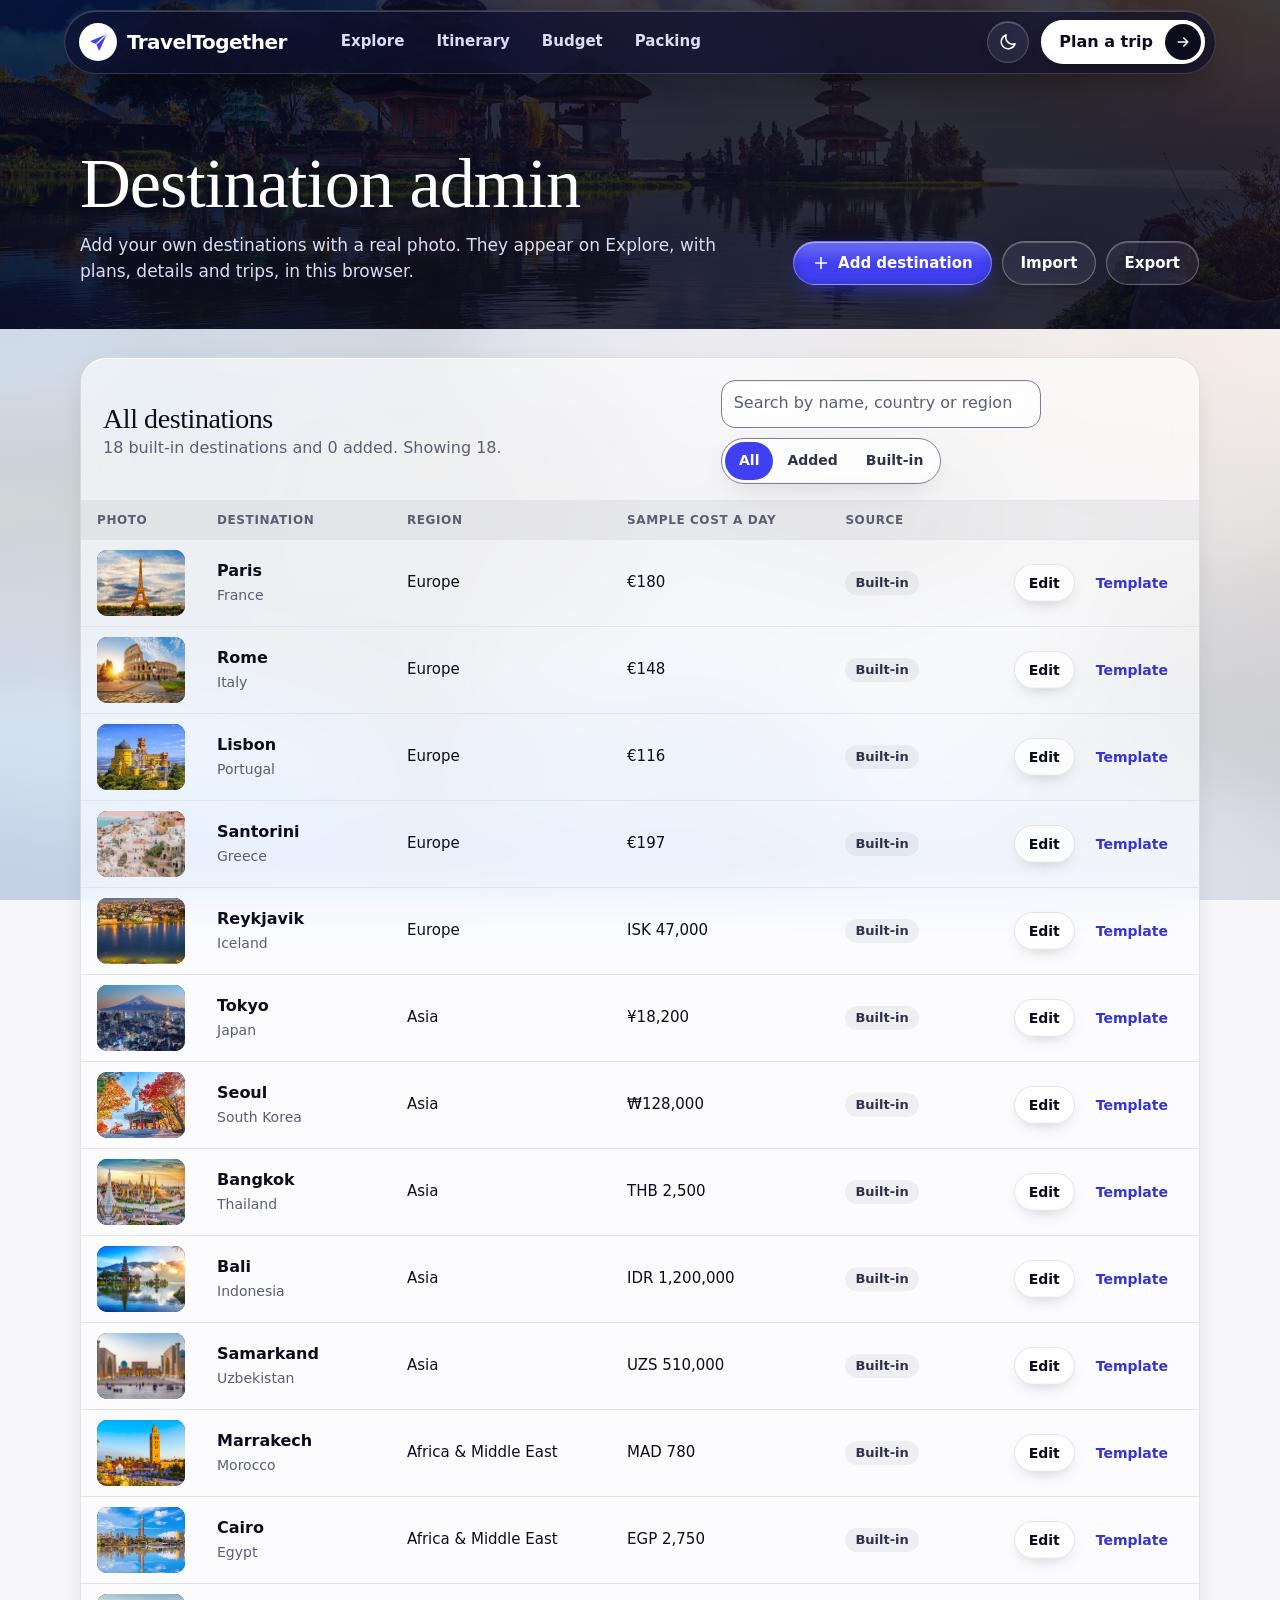
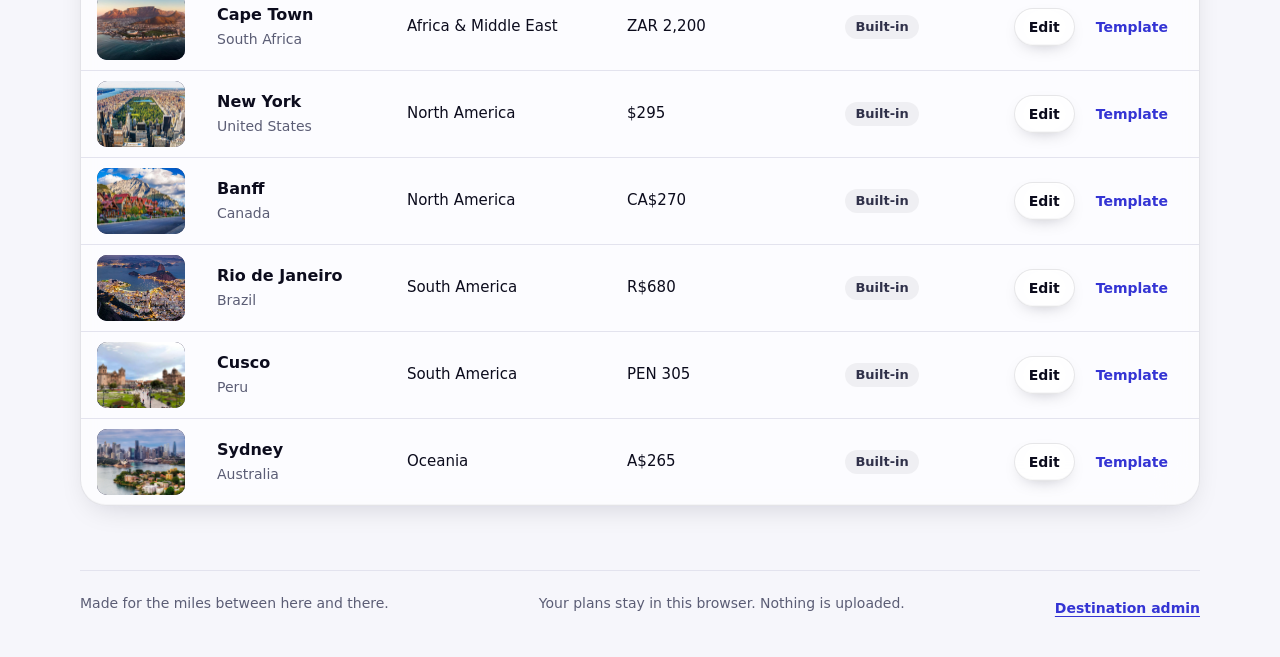
==== admin.html @ 33547269 "Header floats over the photo: no strip behind it; top messages show as a glass note Co-Authored-By: " ====
<!doctype html>
<html lang="en">
  <head>
    <meta charset="utf-8">
    <meta name="viewport" content="width=device-width, initial-scale=1">
    <meta name="color-scheme" content="light dark">
    <meta name="theme-color" content="#0b0b22">
    <meta name="description" content="Add, edit and remove destinations with real photos. They appear on Explore in this browser.">
    <title>Destination admin · TravelTogether</title>
    <link rel="icon" type="image/svg+xml" href="./logo.svg">
    <link rel="stylesheet" href="./admin.css?v=25c5044da0">
    <script>(function () {
  var theme = null;
  try { theme = window.localStorage.getItem("tp:theme"); } catch (error) {}
  if (theme !== "light" && theme !== "dark") {
    theme = window.matchMedia && window.matchMedia("(prefers-color-scheme: dark)").matches ? "dark" : "light";
  }
  document.documentElement.setAttribute("data-theme", theme);
  var meta = document.querySelector('meta[name="theme-color"]');
  if (meta) meta.setAttribute("content", theme === "dark" ? "#060b18" : "#f8fafc");
})();</script>
  </head>
  <body>
    <a class="skip-link" href="#main">Skip to main content</a>
    <header class="site-header">
      <div class="header-inner">
        <a class="brand" href="./index.html"><span class="brand-mark"><svg viewBox="0 0 24 24" aria-hidden="true" focusable="false"><path d="M21 3 3 10.6l7 2.6L12.8 21 21 3z"/><path d="M10 13.2 21 3"/></svg></span><span>TravelTogether</span></a>
        <nav class="primary-nav" aria-label="Primary">
          <a href="./index.html">Explore</a>
          <a href="./itinerary.html">Itinerary</a>
          <a href="./budget.html">Budget</a>
          <a href="./packing.html">Packing</a>
        </nav>
        <div class="account" id="account" hidden></div>
        <button class="theme-toggle" id="theme-toggle" type="button" aria-label="Switch theme" title="Switch theme">
          <svg class="icon-moon" viewBox="0 0 24 24" aria-hidden="true" focusable="false"><path d="M20.5 14.2A8.5 8.5 0 0 1 9.8 3.5a8.5 8.5 0 1 0 10.7 10.7z"/></svg>
          <svg class="icon-sun" viewBox="0 0 24 24" aria-hidden="true" focusable="false"><circle cx="12" cy="12" r="4.2"/><path d="M12 2.5v2.2M12 19.3v2.2M2.5 12h2.2M19.3 12h2.2M5.3 5.3l1.6 1.6M17.1 17.1l1.6 1.6M18.7 5.3l-1.6 1.6M6.9 17.1l-1.6 1.6"/></svg>
        </button>
        <a class="header-cta" href="./index.html#trip-form">Plan a trip<span class="header-cta-arrow"><svg viewBox="0 0 20 20" aria-hidden="true" focusable="false"><path d="M4 10h12M11 5l5 5-5 5"/></svg></span></a>
      </div>
    </header>
    <main id="main" class="page-shell" tabindex="-1">
      <noscript>
        <p class="notice" data-kind="warning"><span class="notice-text">The admin page needs JavaScript. Please turn it on and reload.</span></p>
      </noscript>

      <div class="page-heading">
        <div>
          <h1 id="page-title">Destination admin</h1>
          <p class="lede">Add your own destinations with a real photo. They appear on Explore, with plans, details and trips, in this browser.</p>
        </div>
        <div class="toolbar" id="admin-toolbar" role="group" aria-label="Destination tools">
          <button class="button button-primary" type="button" id="add-dest"><svg viewBox="0 0 20 20" aria-hidden="true" focusable="false"><path d="M10 4v12M4 10h12"/></svg>Add destination</button>
          <button class="button button-secondary" type="button" id="import-button">Import</button>
          <input id="import-file" type="file" accept="application/json,.json" hidden>
          <button class="button button-secondary" type="button" id="export-button">Export</button>
        </div>
      </div>

      <div class="notice" id="notice" hidden>
        <p class="notice-text"></p>
        <button class="icon-button" id="notice-close" type="button" aria-label="Dismiss message"><svg viewBox="0 0 20 20" aria-hidden="true" focusable="false"><path d="M5 5l10 10M15 5L5 15"/></svg></button>
      </div>

      <section class="panel admin-gate" id="admin-gate" aria-labelledby="gate-title" hidden>
        <h2 id="gate-title">Admins only</h2>
        <p id="gate-text"></p>
        <a class="button button-primary" id="gate-link" href="./login.html?next=admin.html">Log in</a>
      </section>

      <section class="panel admin-panel" id="admin-panel" aria-labelledby="table-title">
        <div class="admin-head">
          <div>
            <h2 id="table-title">All destinations</h2>
            <p class="muted" id="admin-count"></p>
          </div>
          <div class="admin-tools">
            <input id="admin-search" type="search" aria-label="Search destinations" placeholder="Search by name, country or region" autocomplete="off">
            <div class="seg" role="group" aria-label="Show">
              <button type="button" class="seg-button" data-show="all" aria-pressed="true">All</button>
              <button type="button" class="seg-button" data-show="custom" aria-pressed="false">Added</button>
              <button type="button" class="seg-button" data-show="builtin" aria-pressed="false">Built-in</button>
            </div>
          </div>
        </div>
        <div class="table-wrap">
          <table class="admin-table">
            <caption class="visually-hidden">Destinations. Added ones can be edited or deleted; built-in ones can be copied as a starting point.</caption>
            <thead>
              <tr><th scope="col">Photo</th><th scope="col">Destination</th><th scope="col">Region</th><th scope="col">Sample cost a day</th><th scope="col">Source</th><th scope="col"><span class="visually-hidden">Actions</span></th></tr>
            </thead>
            <tbody id="admin-rows"></tbody>
          </table>
        </div>
        <p class="admin-empty muted" id="admin-empty" hidden>No destinations match.</p>
      </section>

      <dialog class="dialog dest-dialog" id="dest-dialog" aria-labelledby="form-title">
        <form class="dest-form" id="dest-form" novalidate>
          <div class="form-head">
            <h2 id="form-title">Add destination</h2>
            <button class="icon-button" type="button" id="form-close" aria-label="Close without saving"><svg viewBox="0 0 20 20" aria-hidden="true" focusable="false"><path d="M5 5l10 10M15 5L5 15"/></svg></button>
          </div>
          <p class="form-error" id="form-error" role="alert" hidden></p>
          <div class="form-grid">
            <div class="form-main">
              <div class="pair">
                <div class="field"><label for="f-name">Name <span class="req" aria-hidden="true">*</span></label><input id="f-name" maxlength="60" required aria-describedby="f-name-error"><p class="field-error" id="f-name-error" hidden></p></div>
                <div class="field"><label for="f-country">Country <span class="req" aria-hidden="true">*</span></label><input id="f-country" maxlength="60" required aria-describedby="f-country-error"><p class="field-error" id="f-country-error" hidden></p></div>
              </div>
              <div class="pair">
                <div class="field"><label for="f-region">Region <span class="req" aria-hidden="true">*</span></label><select id="f-region"></select></div>
                <div class="field"><label for="f-currency">Currency <span class="req" aria-hidden="true">*</span></label><select id="f-currency"></select></div>
              </div>
              <fieldset class="field" aria-describedby="f-activities-error">
                <legend>Good for <span class="req" aria-hidden="true">*</span></legend>
                <div class="choice-group" id="f-activities"></div>
                <p class="field-error" id="f-activities-error" hidden></p>
              </fieldset>
              <div class="field"><label for="f-blurb">Short description <span class="req" aria-hidden="true">*</span></label><textarea id="f-blurb" maxlength="400" rows="3" aria-describedby="f-blurb-error"></textarea><p class="field-error" id="f-blurb-error" hidden></p></div>
              <div class="field"><label for="f-highlights">Highlights <span class="req" aria-hidden="true">*</span></label><p class="hint" id="f-highlights-hint">One per line, up to 6. Plans use them as the days' sights.</p><textarea id="f-highlights" rows="4" aria-describedby="f-highlights-hint f-highlights-error"></textarea><p class="field-error" id="f-highlights-error" hidden></p></div>
              <div class="pair">
                <div class="field"><label for="f-best">Best time to go</label><input id="f-best" maxlength="100" placeholder="e.g. April to June"></div>
                <div class="field"><span class="label" id="f-stay-label">Ideal stay, days <span class="req" aria-hidden="true">*</span></span>
                  <div class="range" role="group" aria-labelledby="f-stay-label"><input id="f-stay-min" type="number" min="1" max="30" step="1" inputmode="numeric" aria-label="Shortest stay in days" aria-describedby="f-stay-error"><span aria-hidden="true">to</span><input id="f-stay-max" type="number" min="1" max="30" step="1" inputmode="numeric" aria-label="Longest stay in days" aria-describedby="f-stay-error"></div>
                  <p class="field-error" id="f-stay-error" hidden></p></div>
              </div>
              <fieldset class="field costs" aria-describedby="f-costs-hint f-costs-error">
                <legend>Sample costs per person <span class="req" aria-hidden="true">*</span></legend>
                <p class="hint" id="f-costs-hint">In the destination's currency. Plans and budgets are built from these.</p>
                <div class="cost-grid">
                  <div class="field"><label for="f-cost-stay">Hotel a night</label><input id="f-cost-stay" type="number" min="0" step="any" inputmode="decimal"></div>
                  <div class="field"><label for="f-cost-food">Food a day</label><input id="f-cost-food" type="number" min="0" step="any" inputmode="decimal"></div>
                  <div class="field"><label for="f-cost-transport">Transport a day</label><input id="f-cost-transport" type="number" min="0" step="any" inputmode="decimal"></div>
                  <div class="field"><label for="f-cost-activities">Activities a day</label><input id="f-cost-activities" type="number" min="0" step="any" inputmode="decimal"></div>
                </div>
                <div class="field"><label for="f-level">Price level</label><select id="f-level"></select></div>
                <p class="field-error" id="f-costs-error" hidden></p>
              </fieldset>
            </div>
            <aside class="form-photo" aria-labelledby="photo-title">
              <h3 id="photo-title">Photo</h3>
              <div class="photo-zone" id="photo-zone">
                <div class="photo-preview photo-frame no-photo" id="f-photo-preview" data-initials="?"></div>
                <p class="drop-hint" aria-hidden="true"><svg viewBox="0 0 24 24" focusable="false"><path d="M12 16V4M7 9l5-5 5 5M5 20h14"/></svg>Drop a photo here</p>
              </div>
              <p class="photo-status" id="f-photo-status" aria-live="polite">No photo yet. Drag one onto the frame, upload, find one on Wikipedia, or paste a link.</p>
              <button class="button button-primary" type="button" id="f-photo-find">Find a real photo</button>
              <label class="button button-secondary upload-button" for="f-photo-file">Upload a photo</label>
              <input id="f-photo-file" class="visually-hidden" type="file" accept="image/jpeg,image/png,image/webp">
              <div class="field"><label for="f-photo-url">Or paste an image link (https)</label><input id="f-photo-url" type="url" inputmode="url" placeholder="https://…"></div>
              <button class="button button-text button-small" type="button" id="f-photo-clear" hidden>Remove photo</button>
            </aside>
          </div>
          <div class="dialog-actions">
            <button class="button button-secondary" type="button" id="form-cancel">Cancel</button>
            <button class="button button-primary" type="submit" id="form-save">Save destination</button>
          </div>
        </form>
      </dialog>
    </main>
    <div id="live" class="visually-hidden" role="status" aria-live="polite" aria-atomic="true"></div>
    <footer class="site-footer">
      <span>Made for the miles between here and there.</span>
      <span>Your plans stay in this browser. Nothing is uploaded.</span>
      <a href="./admin.html">Destination admin</a>
    </footer>
    <script src="./admin.js?v=5a203695f7"></script>
  </body>
</html>
---- admin.css ----
/* TravelTogether: Admin styles.
   The "shared foundation" block that follows is the same in every page's stylesheet, so each page stays
   self-contained. This page's own rules start at the heading comment with its name further down.
   If you change a shared colour or component, change it in all four stylesheets. See README.md. */
/* ==========================================================================
   TravelTogether: shared foundation
   This block is repeated at the top of every page's stylesheet so each page
   stays self-contained (no shared files between modules).
   Light = the original spec palette (#f8fafc / #0f172a / teal #0d9488).
   Dark  = the dark "command center" look the team moved to.
   The theme follows the visitor's system setting and can be switched with the
   header button; the choice is remembered under localStorage["tp:theme"].
   ========================================================================== */
:root {
  color-scheme: light;
  --bg: #f8fafc;
  --glow-1: rgba(13, 148, 136, 0.10);
  --glow-2: rgba(109, 40, 217, 0.06);
  --surface: #ffffff;
  --surface-2: #f1f5f9;
  --surface-3: #e2e8f0;
  --ink: #0f172a;
  --ink-2: #334155;
  --muted: #53627a;
  --line: #dbe3ee;
  --line-strong: #7c8ba1;
  --teal: #0d9488;
  --teal-ink: #0f766e;
  --teal-soft: #e0f5f2;
  --btn-bg: #0f766e;
  --btn-bg-hover: #115e59;
  --btn-fg: #ffffff;
  --violet: #6d28d9;
  --violet-soft: #ede9fe;
  --amber: #92400e;
  --amber-soft: #fef3c7;
  --danger: #be123c;
  --danger-soft: #ffe4e6;
  --ok: #047857;
  --ok-soft: #d1fae5;
  --info: #0369a1;
  --info-soft: #e0f2fe;
  --focus: #0f766e;
  --header-bg: rgba(248, 250, 252, 0.88);
  --shadow: 0 1px 2px rgba(15, 23, 42, 0.05), 0 12px 30px rgba(15, 23, 42, 0.06);
  --backdrop: rgba(15, 23, 42, 0.55);
  --cat-transport: #0369a1;
  --cat-accommodation: #6d28d9;
  --cat-food: #c2410c;
  --cat-activities: #0f766e;
  --cat-shopping: #be185d;
  --cat-other: #475569;
  --radius: 16px;
  --radius-md: 12px;
  --radius-sm: 8px;
  --font: system-ui, -apple-system, "Segoe UI", Roboto, "Helvetica Neue", Arial, sans-serif;
  --page: 1120px;
}

:root[data-theme="dark"] {
  color-scheme: dark;
  --bg: #060b18;
  --glow-1: rgba(45, 212, 191, 0.10);
  --glow-2: rgba(139, 92, 246, 0.13);
  --surface: #0e1627;
  --surface-2: #141f36;
  --surface-3: #1c2a47;
  --ink: #e8f0fb;
  --ink-2: #c5d2e6;
  --muted: #9fb0cb;
  --line: #25324c;
  --line-strong: #5f7092;
  --teal: #2dd4bf;
  --teal-ink: #5eead4;
  --teal-soft: #0c2b2b;
  --btn-bg: #2dd4bf;
  --btn-bg-hover: #5eead4;
  --btn-fg: #03211d;
  --violet: #c4b5fd;
  --violet-soft: #241a45;
  --amber: #fcd34d;
  --amber-soft: #3a2a08;
  --danger: #fda4af;
  --danger-soft: #3b1020;
  --ok: #6ee7b7;
  --ok-soft: #0b2e24;
  --info: #7dd3fc;
  --info-soft: #0b2a3d;
  --focus: #5eead4;
  --header-bg: rgba(6, 11, 24, 0.82);
  --shadow: none;
  --backdrop: rgba(2, 6, 17, 0.72);
  --cat-transport: #38bdf8;
  --cat-accommodation: #a78bfa;
  --cat-food: #fb923c;
  --cat-activities: #2dd4bf;
  --cat-shopping: #f472b6;
  --cat-other: #94a3b8;
}

*, *::before, *::after { box-sizing: border-box; }
html { -webkit-text-size-adjust: 100%; scroll-padding-top: 88px; }
body {
  min-width: 320px;
  min-height: 100vh;
  margin: 0;
  display: flex;
  flex-direction: column;
  color: var(--ink);
  background:
    radial-gradient(ellipse 60rem 28rem at 8% -4%, var(--glow-1), transparent 70%),
    radial-gradient(ellipse 50rem 26rem at 96% 0%, var(--glow-2), transparent 70%),
    var(--bg);
  font-family: var(--font);
  font-size: 1rem;
  line-height: 1.55;
  font-synthesis: none;
  text-rendering: optimizeLegibility;
}
[hidden] { display: none !important; }
h1, h2, h3, h4, p, ul, ol, dl, dd, figure { margin: 0; }
ul, ol { padding: 0; list-style: none; }
img, svg { display: block; max-width: 100%; }
button, input, select, textarea { font: inherit; color: inherit; }
a { color: var(--teal-ink); text-underline-offset: 3px; }
a:hover { text-decoration-thickness: 2px; }
h1, h2, h3 { text-wrap: balance; }
h1 { font-size: clamp(2rem, 1.2rem + 3vw, 3.1rem); font-weight: 800; line-height: 1.08; letter-spacing: -0.035em; }
h2 { font-size: clamp(1.3rem, 1.05rem + 0.9vw, 1.7rem); font-weight: 750; line-height: 1.2; letter-spacing: -0.02em; }
h3 { font-size: 1.125rem; font-weight: 700; line-height: 1.3; letter-spacing: -0.01em; }
small { font-size: 0.875rem; }
.muted { color: var(--muted); }
.tnum { font-variant-numeric: tabular-nums; }

:focus-visible { outline: 3px solid var(--focus); outline-offset: 2px; }
.visually-hidden {
  position: absolute !important; width: 1px; height: 1px; margin: -1px; padding: 0;
  overflow: hidden; clip: rect(0 0 0 0); clip-path: inset(50%); white-space: nowrap; border: 0;
}
.skip-link {
  position: absolute; left: 16px; top: -64px; z-index: 100;
  padding: 10px 16px; border-radius: var(--radius-md);
  background: var(--btn-bg); color: var(--btn-fg); font-weight: 700; text-decoration: none;
}
.skip-link:focus { top: 12px; }
main:focus { outline: none; }

/* ---------- header ---------- */
.site-header {
  position: sticky; top: 0; z-index: 40;
  background: var(--header-bg);
  -webkit-backdrop-filter: saturate(1.4) blur(14px);
  backdrop-filter: saturate(1.4) blur(14px);
  border-bottom: 1px solid var(--line);
}
.header-inner {
  width: min(var(--page), calc(100% - 48px));
  min-height: 64px; margin-inline: auto;
  display: flex; align-items: center; gap: 12px;
}
.brand {
  display: inline-flex; align-items: center; gap: 10px;
  color: var(--ink); font-size: 1.0625rem; font-weight: 800; letter-spacing: -0.02em; text-decoration: none;
}
.brand img { width: 34px; height: 34px; border-radius: 10px; }
.primary-nav { display: flex; gap: 4px; margin-left: auto; }
.primary-nav a {
  padding: 9px 14px; border-radius: 10px;
  color: var(--muted); font-size: 0.9375rem; font-weight: 650; text-decoration: none;
}
.primary-nav a:hover { color: var(--ink); background: var(--surface-2); }
.primary-nav a { position: relative; }
.primary-nav a[aria-current="page"] { color: var(--ink); background: var(--surface-2); }
.primary-nav a[aria-current="page"]::after {
  content: ""; position: absolute; left: 12px; right: 12px; bottom: 0; height: 2px; border-radius: 2px;
  background: var(--teal); view-transition-name: nav-mark;
}
.theme-toggle {
  display: grid; place-items: center; width: 42px; height: 42px; flex: none;
  border: 1px solid var(--line); border-radius: 10px; background: var(--surface); cursor: pointer; color: var(--ink-2);
}
.theme-toggle:hover { background: var(--surface-2); color: var(--ink); }
.theme-toggle svg { width: 20px; height: 20px; fill: none; stroke: currentColor; stroke-width: 1.8; stroke-linecap: round; stroke-linejoin: round; }
.theme-toggle .icon-sun { display: none; }
:root[data-theme="dark"] .theme-toggle .icon-sun { display: block; }
:root[data-theme="dark"] .theme-toggle .icon-moon { display: none; }

/* ---------- layout ---------- */
.page-shell {
  width: min(var(--page), calc(100% - 48px));
  margin-inline: auto; flex: 1 0 auto;
  padding-block: 36px 64px;
}
.site-footer {
  width: min(var(--page), calc(100% - 48px)); margin: 0 auto;
  padding: 22px 0 32px; border-top: 1px solid var(--line);
  display: flex; flex-wrap: wrap; justify-content: space-between; gap: 8px 24px;
  color: var(--muted); font-size: 0.875rem;
}
.page-heading {
  display: flex; align-items: flex-end; justify-content: space-between; flex-wrap: wrap; gap: 16px 24px;
  margin-bottom: 20px;
}
.page-heading .lede { margin-top: 6px; color: var(--muted); font-size: 1.0625rem; max-width: 60ch; }
.toolbar { display: flex; flex-wrap: wrap; gap: 8px; }
.content-grid { display: grid; grid-template-columns: minmax(0, 1fr) 360px; gap: 24px; align-items: start; margin-top: 24px; }
.editor-column { min-width: 0; }
.stack { display: grid; grid-template-columns: minmax(0, 1fr); gap: 24px; min-width: 0; }
.stack > * { min-width: 0; }
/* Only pin the side form when the whole of it fits on screen; otherwise its bottom would be unreachable. */
@media (min-width: 961px) and (min-height: 820px) {
  .editor-column { position: sticky; top: 88px; }
}

/* ---------- surfaces ---------- */
.panel {
  background: var(--surface); border: 1px solid var(--line); border-radius: var(--radius);
  box-shadow: var(--shadow); padding: 22px;
}
.panel-head { display: flex; align-items: flex-start; justify-content: space-between; flex-wrap: wrap; gap: 8px 16px; margin-bottom: 16px; }
.panel-head p { color: var(--muted); font-size: 0.9375rem; margin-top: 2px; }
.count-badge {
  display: inline-block; min-width: 1.75em; padding: 1px 8px; margin-left: 6px; vertical-align: 2px;
  border-radius: 999px; background: var(--surface-2); border: 1px solid var(--line);
  color: var(--ink-2); font-size: 0.8125rem; font-weight: 700; text-align: center;
}
.badge {
  display: inline-flex; align-items: center; gap: 6px; padding: 2px 10px; border-radius: 999px;
  background: var(--surface-2); color: var(--ink-2); font-size: 0.8125rem; font-weight: 650; line-height: 1.6;
}
.badge-teal { background: var(--teal-soft); color: var(--teal-ink); }
.badge-amber { background: var(--amber-soft); color: var(--amber); }
.badge-danger { background: var(--danger-soft); color: var(--danger); }
.badge-ok { background: var(--ok-soft); color: var(--ok); }
.badge-violet { background: var(--violet-soft); color: var(--violet); }
.trip-when { margin-left: 4px; }
.trip-when:empty { display: none; }
.trip-when[data-phase="upcoming"] { background: var(--teal-soft); color: var(--teal-ink); }
.trip-when[data-phase="now"] { background: var(--ok-soft); color: var(--ok); }

/* trip strip: the same summary of the active trip on every planning page */
.trip-strip {
  display: flex; align-items: stretch; background: var(--surface);
  border: 1px solid var(--line); border-radius: var(--radius); box-shadow: var(--shadow);
}
.trip-facts { display: grid; grid-template-columns: 1.35fr 1.35fr 0.9fr; flex: 1; min-width: 0; }
.trip-detail { padding: 14px 20px; min-width: 0; }
.trip-detail + .trip-detail { border-left: 2px dashed var(--line); }
.trip-detail dt { color: var(--muted); font-size: 0.8125rem; }
.trip-detail dd { font-weight: 700; font-size: 1.0625rem; overflow-wrap: anywhere; }
.trip-detail dd + dd { margin-top: 0; color: var(--muted); font-weight: 500; font-size: 0.875rem; }
.trip-strip-action { display: flex; align-items: center; padding: 12px 16px; border-left: 2px dashed var(--line); }

/* ---------- buttons ---------- */
.button {
  display: inline-flex; align-items: center; justify-content: center; gap: 8px;
  min-height: 44px; padding: 0 18px; border: 1px solid transparent; border-radius: var(--radius-md);
  font-size: 0.9375rem; font-weight: 650; line-height: 1.2; text-decoration: none; cursor: pointer;
  transition: background-color 0.15s ease, border-color 0.15s ease, color 0.15s ease;
}
.button svg { width: 18px; height: 18px; flex: none; fill: none; stroke: currentColor; stroke-width: 1.8; stroke-linecap: round; stroke-linejoin: round; }
.button-primary { background: var(--btn-bg); color: var(--btn-fg); }
.button-primary:hover { background: var(--btn-bg-hover); }
.button-secondary { background: var(--surface); color: var(--ink); border-color: var(--line-strong); }
.button-secondary:hover { background: var(--surface-2); }
.button-ghost { background: transparent; color: var(--ink-2); border-color: var(--line); }
.button-ghost:hover { background: var(--surface-2); color: var(--ink); }
.button-danger { background: transparent; color: var(--danger); border-color: var(--danger); }
.button-danger:hover { background: var(--danger-soft); }
.button-text { background: transparent; color: var(--teal-ink); padding-inline: 10px; }
.button-text:hover { background: var(--surface-2); }
.button-small { min-height: 38px; padding: 0 14px; font-size: 0.875rem; }
.button:disabled, .icon-button:disabled { opacity: 0.45; cursor: not-allowed; }
.icon-button {
  display: inline-grid; place-items: center; width: 40px; height: 40px; flex: none;
  border: 1px solid transparent; border-radius: 10px; background: transparent; color: var(--ink-2); cursor: pointer;
}
.icon-button:hover:not(:disabled) { background: var(--surface-2); color: var(--ink); border-color: var(--line); }
.icon-button.delete:hover:not(:disabled) { background: var(--danger-soft); color: var(--danger); border-color: transparent; }
.icon-button svg { width: 20px; height: 20px; fill: none; stroke: currentColor; stroke-width: 1.7; stroke-linecap: round; stroke-linejoin: round; }

/* ---------- forms ---------- */
.field { display: grid; gap: 6px; align-content: start; min-width: 0; margin-bottom: 16px; }
.field > label, fieldset > legend { font-size: 0.9375rem; font-weight: 650; padding: 0; }
.field .req, .req { color: var(--danger); margin-left: 2px; }
.form-row { display: grid; grid-template-columns: repeat(2, minmax(0, 1fr)); gap: 0 14px; align-items: start; }
input, select, textarea {
  width: 100%; min-height: 48px; padding: 10px 12px;
  border: 1px solid var(--line-strong); border-radius: var(--radius-md);
  background: var(--surface); color: var(--ink);
}
:root[data-theme="dark"] input, :root[data-theme="dark"] select, :root[data-theme="dark"] textarea { background: var(--surface-2); }
textarea { min-height: 96px; resize: vertical; line-height: 1.45; }
input::placeholder, textarea::placeholder { color: var(--muted); opacity: 1; }
input:focus-visible, select:focus-visible, textarea:focus-visible { outline: 3px solid var(--focus); outline-offset: 1px; border-color: var(--focus); }
input[aria-invalid="true"], select[aria-invalid="true"], textarea[aria-invalid="true"] { border-color: var(--danger); border-width: 2px; padding: 9px 11px; }
input:disabled, select:disabled { opacity: 0.65; cursor: not-allowed; background: var(--surface-2); }
input[type="checkbox"], input[type="radio"] {
  -webkit-appearance: none; appearance: none;
  display: inline-grid; place-content: center; flex: none;
  width: 20px; height: 20px; min-height: 0; margin: 0; padding: 0; cursor: pointer;
  border: 2px solid var(--line-strong); background: var(--surface);
}
:root[data-theme="dark"] input[type="checkbox"], :root[data-theme="dark"] input[type="radio"] { background: var(--surface-2); }
input[type="radio"] { border-radius: 50%; }
input[type="checkbox"] { border-radius: 6px; }
input[type="radio"]::before { content: ""; width: 8px; height: 8px; border-radius: 50%; background: var(--btn-fg); transform: scale(0); transition: transform 0.12s ease; }
input[type="checkbox"]::before { content: ""; width: 10px; height: 5px; margin-top: -2px; border-left: 2.5px solid var(--btn-fg); border-bottom: 2.5px solid var(--btn-fg); transform: rotate(-45deg) scale(0); transition: transform 0.12s ease; }
input[type="radio"]:checked, input[type="checkbox"]:checked { background: var(--btn-bg); border-color: var(--btn-bg); }
:root[data-theme="dark"] input[type="radio"]:checked, :root[data-theme="dark"] input[type="checkbox"]:checked { background: var(--btn-bg); border-color: var(--btn-bg); }
input[type="radio"]:checked::before { transform: scale(1); }
input[type="checkbox"]:checked::before { transform: rotate(-45deg) scale(1); }
input[type="radio"]:disabled, input[type="checkbox"]:disabled { opacity: 0.5; cursor: not-allowed; }
.field-hint { color: var(--muted); font-size: 0.8125rem; }
.field-error { color: var(--danger); font-size: 0.875rem; font-weight: 600; }
.form-error {
  margin: 0 0 14px; padding: 10px 14px; border-radius: var(--radius-md);
  background: var(--danger-soft); color: var(--danger); font-size: 0.9375rem; font-weight: 600;
}
.form-actions { display: flex; flex-wrap: wrap; gap: 10px; margin-top: 4px; }
.required-note { margin-top: 14px; color: var(--muted); font-size: 0.8125rem; }
fieldset { min-width: 0; margin: 0 0 16px; padding: 0; border: 0; }
.choice-group { display: flex; flex-wrap: wrap; gap: 8px; margin-top: 6px; }
.choice {
  display: inline-flex; align-items: center; gap: 8px; min-height: 44px; padding: 0 14px;
  border: 1px solid var(--line-strong); border-radius: var(--radius-md); background: var(--surface); cursor: pointer; font-weight: 600; font-size: 0.9375rem;
}
.choice:hover { background: var(--surface-2); }
.choice:has(input:checked) { background: var(--teal-soft); border-color: var(--teal); color: var(--teal-ink); }
.choice:has(input:focus-visible) { outline: 3px solid var(--focus); outline-offset: 2px; }

/* ---------- notices, empty states ---------- */
.notice {
  display: flex; align-items: flex-start; gap: 12px; margin-bottom: 18px; padding: 12px 14px;
  border: 1px solid var(--line); border-left: 4px solid var(--info); border-radius: var(--radius-md);
  background: var(--info-soft); color: var(--info); font-weight: 600; font-size: 0.9375rem;
}
.notice[data-kind="success"] { border-left-color: var(--ok); background: var(--ok-soft); color: var(--ok); }
.notice[data-kind="warning"] { border-left-color: var(--amber); background: var(--amber-soft); color: var(--amber); }
.notice .notice-text { flex: 1; padding-top: 6px; }
.notice .icon-button { width: 34px; height: 34px; margin: -2px -4px -2px 0; color: inherit; }
.empty-state {
  display: grid; justify-items: center; gap: 6px; padding: 32px 20px; text-align: center;
  border: 1px dashed var(--line-strong); border-radius: var(--radius); color: var(--muted);
}
.empty-state strong { color: var(--ink); font-size: 1.0625rem; }
.empty-state .button { margin-top: 10px; }
.empty-trip {
  display: grid; justify-items: center; gap: 12px; max-width: 520px; margin: 40px auto 0; padding: 40px 24px; text-align: center;
  background: var(--surface); border: 1px solid var(--line); border-radius: var(--radius); box-shadow: var(--shadow);
}
.empty-trip p { color: var(--muted); }
.empty-trip svg { width: 168px; height: auto; }
.empty-trip .button { margin-top: 8px; }
/* user-written text (an expense or activity name, a trip title) can end up in these; never let it widen the page */
.form-status, .notice .notice-text, .field-error, .form-error, .dialog-body p, .dialog-body h2, .empty-state, .storage-note { overflow-wrap: anywhere; }
.storage-note { margin-top: 18px; color: var(--muted); font-size: 0.8125rem; }

/* ---------- meters ---------- */
.meter { height: 10px; border-radius: 999px; background: var(--surface-3); overflow: hidden; }
.meter > span { display: block; height: 100%; border-radius: inherit; background: var(--teal); min-width: 0; }

/* ---------- dialogs (confirm / prompt / details) ---------- */
.dialog {
  width: calc(100% - 32px); max-width: 480px; padding: 0;
  border: 1px solid var(--line); border-radius: var(--radius);
  background: var(--surface); color: var(--ink);
  box-shadow: 0 28px 70px rgba(2, 6, 23, 0.4);
}
.dialog::backdrop { background: var(--backdrop); -webkit-backdrop-filter: blur(3px); backdrop-filter: blur(3px); }
.dialog-body { padding: 24px; }
.dialog-body h2 { font-size: 1.25rem; }
.dialog-body p { margin-top: 8px; color: var(--ink-2); }
.dialog-body .field { margin: 14px 0 0; }
.dialog-actions { display: flex; flex-wrap: wrap; justify-content: flex-end; gap: 10px; margin-top: 22px; }

@media (max-width: 960px) {
  .content-grid { grid-template-columns: minmax(0, 1fr); }
}
@media (max-width: 720px) {
  .header-inner, .page-shell, .site-footer { width: calc(100% - 32px); }
  .header-inner { flex-wrap: wrap; padding-block: 8px; row-gap: 6px; }
  .theme-toggle { margin-left: auto; }
  /* four equal tabs; with larger text they wrap onto a second row instead of widening the page */
  .primary-nav { order: 3; width: 100%; margin-left: 0; flex-wrap: wrap; }
  .primary-nav a { flex: 1 1 0; min-width: max-content; text-align: center; padding-inline: 6px; }
  .page-shell { padding-block: 24px 48px; }
  .panel { padding: 18px; }
  .trip-strip { flex-direction: column; }
  .trip-facts { grid-template-columns: repeat(2, minmax(0, 1fr)); }
  .trip-detail:nth-child(3) { grid-column: 1 / -1; border-left: 0; border-top: 2px dashed var(--line); }
  .trip-strip-action { border-left: 0; border-top: 2px dashed var(--line); }
  .form-row { grid-template-columns: 1fr; }
}
/* ---------- motion between pages and on theme switch (extra polish where the browser supports it) ---------- */
@view-transition { navigation: auto; }
::view-transition-group(nav-mark) { animation-duration: 0.34s; animation-timing-function: cubic-bezier(0.3, 0.7, 0.2, 1); }
html.theme-reveal::view-transition-old(root),
html.theme-reveal::view-transition-new(root) { animation: none; mix-blend-mode: normal; }
html.theme-reveal::view-transition-new(root) { animation: theme-reveal 0.55s cubic-bezier(0.4, 0, 0.2, 1) both; }
html.theme-reveal .primary-nav a[aria-current="page"]::after { view-transition-name: none; }
html.theme-reveal *, html.theme-reveal *::before, html.theme-reveal *::after { transition: none !important; }
@keyframes theme-reveal {
  from { clip-path: circle(0px at var(--reveal-x, 50%) var(--reveal-y, 0px)); }
  to { clip-path: circle(var(--reveal-r, 150vmax) at var(--reveal-x, 50%) var(--reveal-y, 0px)); }
}
@media (prefers-reduced-motion: reduce) {
  @view-transition { navigation: none; }
  *, *::before, *::after { animation-duration: 0.01ms !important; animation-iteration-count: 1 !important; transition-duration: 0.01ms !important; scroll-behavior: auto !important; }
}
@media (forced-colors: active) {
  input[type="checkbox"], input[type="radio"] { -webkit-appearance: auto; appearance: auto; }
  .button, .icon-button, .panel, .choice, input:not([type="checkbox"]):not([type="radio"]), select, textarea { border: 1px solid CanvasText; }
  .primary-nav a[aria-current="page"] { outline: 2px solid Highlight; }
}
@media print {
  .site-header, .site-footer, .skip-link, .toolbar, .notice { display: none !important; }
  body { background: #fff !important; color: #000 !important; display: block; }
  .page-shell { width: 100%; padding: 0; }
}

/* ==========================================================================
   Look: deep-navy hero bands, electric blue (#4040f2), serif display type.
   (Later rules here override the defaults above.)
   ========================================================================== */
:root {
  --bg: #f6f6fb; --glow-1: transparent; --glow-2: transparent;
  --surface: #ffffff; --surface-2: #f0f0f8; --surface-3: #e4e4f0;
  --ink: #0c0c1d; --ink-2: #30314a; --muted: #5b5d75;
  --line: #e3e3ee; --line-strong: #7c7e98;
  --teal: #4040f2; --teal-ink: #3434d4; --teal-soft: #ecebfe;
  --btn-bg: #4040f2; --btn-bg-hover: #3030d8; --btn-fg: #ffffff;
  --focus: #4040f2;
  --shadow: 0 1px 2px rgba(12, 12, 29, 0.04), 0 10px 28px rgba(12, 12, 29, 0.06);
  --radius: 20px; --radius-md: 12px; --radius-sm: 8px;
  --serif: "Iowan Old Style", "Palatino Linotype", "Book Antiqua", Palatino, "Noto Serif", Georgia, serif;
  --band-color: #0b0b22;
  --band:
    radial-gradient(55% 75% at 88% -5%, rgba(64, 64, 242, 0.55), transparent 62%),
    radial-gradient(45% 70% at -5% 105%, rgba(124, 58, 237, 0.32), transparent 62%),
    url("data:image/svg+xml,%3Csvg xmlns='http://www.w3.org/2000/svg' viewBox='0 0 1440 320' preserveAspectRatio='none'%3E%3Cpath d='M0 210 L190 130 L330 190 L540 80 L720 180 L900 110 L1090 200 L1270 120 L1440 180 V320 H0Z' fill='%23ffffff' fill-opacity='.022'/%3E%3Cpath d='M0 262 L230 188 L430 250 L650 168 L870 240 L1090 178 L1310 250 L1440 214 V320 H0Z' fill='%23ffffff' fill-opacity='.035'/%3E%3C/svg%3E") bottom / 100% 58% no-repeat,
    #0b0b22;
}
:root[data-theme="dark"] {
  --bg: #07071a; --surface: #0f0f2a; --surface-2: #16163a; --surface-3: #1f1f4c;
  --ink: #f1f1fb; --ink-2: #cfd0ea; --muted: #a4a6c8;
  --line: #23234d; --line-strong: #6a6c9e;
  --teal: #9a9aff; --teal-ink: #b0b0ff; --teal-soft: #1c1c4e;
  --btn-bg: #5a5af8; --btn-bg-hover: #4646e6; --btn-fg: #ffffff;
  --focus: #b0b0ff; --shadow: none;
}
body { overflow-x: clip; }

/* dark areas: the header and the top band of every page */
.site-header, .hero, .page-heading, .empty-trip {
  color-scheme: dark;
  --surface: #15153a; --surface-2: #1d1d4a; --surface-3: #27275c;
  --ink: #ffffff; --ink-2: #dcdcf5; --muted: #adafd4;
  --line: #2c2c62; --line-strong: #6d6fa8;
  --teal: #9a9aff; --teal-ink: #b8b8ff; --teal-soft: #23235e;
  --btn-bg: #4040f2; --btn-bg-hover: #3030d8; --btn-fg: #ffffff;
  --violet: #c4b5fd; --violet-soft: #2a1f55; --amber: #fcd34d; --amber-soft: #3a2a08;
  --danger: #fda4af; --danger-soft: #3b1020; --ok: #6ee7b7; --ok-soft: #0b2e24;
  --info: #7dd3fc; --info-soft: #0b2a3d; --focus: #b8b8ff; --shadow: none;
  color: var(--ink);
}
h1, h2 { font-family: var(--serif); font-weight: 400; letter-spacing: -0.015em; }
h2 { font-weight: 500; }

/* header: dark glass bar */
.site-header { background: #0b0b22; border-bottom: 1px solid rgba(255, 255, 255, 0.07); }
.header-inner { min-height: 72px; }
.brand { color: #ffffff; font-size: 1.25rem; font-weight: 800; letter-spacing: -0.03em; }
.brand-mark { display: grid; place-items: center; width: 38px; height: 38px; border-radius: 50%; background: #ffffff; }
.brand-mark svg { width: 19px; height: 19px; fill: #4040f2; stroke: #4040f2; stroke-width: 1.6; stroke-linejoin: round; stroke-linecap: round; }
.brand-mark svg path + path { fill: none; stroke: #ffffff; }
.primary-nav { margin-left: 28px; }
.primary-nav a { isolation: isolate; border-radius: 999px; color: var(--ink-2); font-weight: 600; }
.primary-nav a:hover { color: #ffffff; background: rgba(255, 255, 255, 0.07); }
.primary-nav a[aria-current="page"] { color: #ffffff; background: transparent; }
.primary-nav a[aria-current="page"]::after { inset: 0; height: auto; border-radius: 999px; background: rgba(255, 255, 255, 0.15); z-index: -1; }
.theme-toggle { margin-left: auto; border-radius: 50%; border-color: rgba(255, 255, 255, 0.22); background: transparent; color: #ffffff; }
.theme-toggle:hover { background: rgba(255, 255, 255, 0.1); color: #ffffff; }
.header-cta {
  display: inline-flex; align-items: center; gap: 12px; flex: none; min-height: 44px; padding: 4px 4px 4px 18px;
  border-radius: 999px; background: #ffffff; color: #0c0c1d; font-weight: 700; text-decoration: none;
}
.header-cta:hover { background: #ececfe; }
.header-cta-arrow { display: grid; place-items: center; width: 36px; height: 36px; border-radius: 50%; background: #0c0c1d; }
.header-cta svg { width: 16px; height: 16px; fill: none; stroke: #ffffff; stroke-width: 2; stroke-linecap: round; stroke-linejoin: round; }
.site-header :focus-visible { outline-color: #b8b8ff; }

/* bands run edge to edge; their content stays in the page column */
.page-shell { padding-top: 0; }
.page-shell > .notice { margin-top: 20px; }
.hero, .page-heading, .empty-trip {
  margin-inline: calc(50% - 50vw); padding-inline: calc(50vw - 50%);
  background: var(--band); border: 0; border-radius: 0; box-shadow: none;
}
.page-heading { padding-block: 64px 44px; margin-bottom: 28px; }
.page-heading h1 { font-size: clamp(2.6rem, 1.5rem + 4vw, 4.4rem); line-height: 1.02; }
.page-heading .lede { color: var(--ink-2); margin-top: 12px; }
.page-heading .button-secondary { background: rgba(255, 255, 255, 0.06); border-color: rgba(255, 255, 255, 0.3); }
.page-heading .button-secondary:hover { background: rgba(255, 255, 255, 0.12); }
.empty-trip { max-width: none; margin-top: 0; padding-block: 96px 112px; min-height: min(640px, calc(100vh - 72px)); align-content: center; }
.empty-trip h1 { font-size: clamp(2.4rem, 1.4rem + 4vw, 4.2rem); line-height: 1.04; }
.empty-trip p { color: var(--ink-2); max-width: 46ch; font-size: 1.0625rem; }
.empty-trip svg { color: var(--teal); }

/* surfaces and controls */
.panel, .trip-strip { border-color: var(--line); }
.button { border-radius: 8px; font-weight: 700; }
.badge, .count-badge { font-weight: 650; }
.site-footer { border-top-color: var(--line); }
@media (max-width: 860px) { .header-cta { display: none; } }
@media (max-width: 720px) {
  .primary-nav { margin-left: 0; }
  .page-heading { padding-block: 44px 32px; }
  .empty-trip { padding-block: 64px 72px; }
}
@media print {
  .hero, .page-heading, .empty-trip { background: none; color: #000; margin-inline: 0; padding-inline: 0; }
  .header-cta { display: none !important; }
}
.site-footer a { display: inline-flex; align-items: center; min-height: 32px; color: var(--teal-ink); font-weight: 650; }

/* ---------- account (only shown when the database is switched on) ---------- */
.account { display: flex; align-items: center; margin-left: auto; }
.account[hidden] { display: none; }
.account:not([hidden]) + .theme-toggle { margin-left: 8px; }
.account-login {
  display: inline-flex; align-items: center; min-height: 42px; padding: 0 18px; border: 1px solid rgba(255, 255, 255, 0.35);
  border-radius: 999px; color: #ffffff; font-weight: 700; text-decoration: none;
}
.account-login:hover { background: rgba(255, 255, 255, 0.1); }
.account-menu { position: relative; }
.account-button {
  display: flex; align-items: center; gap: 9px; min-height: 44px; padding: 3px 14px 3px 3px; list-style: none; cursor: pointer;
  border: 1px solid rgba(255, 255, 255, 0.28); border-radius: 999px; color: #ffffff; font-weight: 650;
}
.account-button::-webkit-details-marker { display: none; }
.account-button:hover { background: rgba(255, 255, 255, 0.08); }
.account-avatar { display: grid; place-items: center; width: 36px; height: 36px; border-radius: 50%; background: linear-gradient(135deg, #4040f2, #a855f7); color: #ffffff; font-size: 0.8125rem; font-weight: 800; }
.account-name { max-width: 14ch; overflow: hidden; text-overflow: ellipsis; white-space: nowrap; }
.account-panel {
  position: absolute; right: 0; top: calc(100% + 10px); z-index: 40; display: grid; gap: 4px; width: 270px; padding: 14px;
  border-radius: 14px; background: #ffffff; color: #0c0c1d; box-shadow: 0 24px 60px rgba(0, 0, 0, 0.35);
}
.account-who { font-weight: 800; overflow-wrap: anywhere; }
.account-email { color: #5b5d75; font-size: 0.875rem; overflow-wrap: anywhere; }
.account-sync { margin: 6px 0; color: #047857; font-size: 0.8125rem; font-weight: 600; }
.account-sync[data-state="saving"] { color: #5b5d75; }
.account-sync[data-state="error"] { color: #be123c; }
.account-item {
  display: flex; align-items: center; width: 100%; min-height: 42px; padding: 0 10px; border: 0; border-radius: 8px;
  background: transparent; color: #0c0c1d; font: inherit; font-weight: 650; text-align: left; text-decoration: none; cursor: pointer;
}
.account-item:hover { background: #f0f0f8; }
.account-out { color: #be123c; }
.account-panel :focus-visible { outline: 3px solid #4040f2; outline-offset: 2px; }
@media (max-width: 720px) { .account-name { display: none; } .account-button { padding-right: 3px; } }
@media print { .account { display: none !important; } }

/* ==========================================================================
   Liquid Glass (iOS style): a soft blurred wallpaper behind everything, and
   see-through frosted surfaces, pill buttons and a floating glass header on top.
   ========================================================================== */
:root {
  --wallpaper: linear-gradient(rgba(244, 244, 251, 0.8), rgba(244, 244, 251, 0.8)), url("./backdrop.jpg") center / cover no-repeat, #f4f4fb;
  --surface: rgba(255, 255, 255, 0.64); --surface-2: rgba(12, 12, 29, 0.05); --surface-3: rgba(12, 12, 29, 0.1);
  --glass-edge: rgba(12, 12, 29, 0.1);
  --glass-shine: inset 0 1px 0 rgba(255, 255, 255, 0.95), inset 0 -1px 0 rgba(12, 12, 29, 0.03);
  --glass-drop: 0 10px 30px -12px rgba(12, 12, 29, 0.18);
  --glass-blur: blur(22px) saturate(180%);
  --radius: 26px; --radius-md: 16px;
  --dialog-bg: rgba(250, 250, 255, 0.9);
}
:root[data-theme="dark"] {
  --wallpaper: linear-gradient(rgba(6, 6, 24, 0.8), rgba(6, 6, 24, 0.8)), url("./backdrop.jpg") center / cover no-repeat, #07071a;
  --surface: rgba(255, 255, 255, 0.065); --surface-2: rgba(255, 255, 255, 0.09); --surface-3: rgba(255, 255, 255, 0.15);
  --dialog-bg: rgba(22, 22, 52, 0.9);
}
:root[data-theme="dark"], .site-header, .hero, .page-heading, .empty-trip {
  --glass-edge: rgba(255, 255, 255, 0.17);
  --glass-shine: inset 0 1px 0 rgba(255, 255, 255, 0.24), inset 0 -1px 0 rgba(255, 255, 255, 0.05);
  --glass-drop: 0 14px 36px -14px rgba(0, 0, 0, 0.6);
}
.site-header, .hero, .page-heading, .empty-trip { --surface: rgba(255, 255, 255, 0.08); --surface-2: rgba(255, 255, 255, 0.12); --surface-3: rgba(255, 255, 255, 0.18); }

/* the wallpaper: fixed, so frosted things always have colour behind them */
body { background: var(--bg); }
body::before { content: ""; position: fixed; inset: 0; z-index: -1; pointer-events: none; background: var(--wallpaper); }

/* top bands show the hero photo too, under a dark wash */
:root { --band: linear-gradient(180deg, rgba(7, 7, 28, 0.78), rgba(7, 7, 28, 0.86)), url("./hero.jpg") center 58% / cover no-repeat, #0b0b22; }

/* frosted surfaces */
.panel, .trip-strip, .dest-card, .ticket-main, .ticket-stub, .price-box, .plan-card, .plan-book, .plan-done, .seg,
.login-card, .time-length, .hero-empty {
  border-color: var(--glass-edge);
  box-shadow: var(--glass-shine), var(--glass-drop);
  -webkit-backdrop-filter: var(--glass-blur); backdrop-filter: var(--glass-blur);
}
.ticket { filter: none; }

/* pill buttons */
.button, .header-cta, .account-login { border-radius: 999px; }
.button { transition: background-color 0.2s ease, border-color 0.2s ease, color 0.2s ease, transform 0.2s cubic-bezier(0.3, 1.4, 0.5, 1), box-shadow 0.2s ease; }
.button:active:not(:disabled), .icon-button:active:not(:disabled), .theme-toggle:active, .choice:active { transform: scale(0.96); }
.button-primary {
  background-color: var(--btn-bg);
  background-image: linear-gradient(180deg, rgba(255, 255, 255, 0.24), rgba(255, 255, 255, 0) 52%);
  border-color: rgba(255, 255, 255, 0.28);
  box-shadow: inset 0 1px 0 rgba(255, 255, 255, 0.45), inset 0 -2px 8px rgba(0, 0, 0, 0.18), 0 10px 26px -10px rgba(64, 64, 242, 0.8);
}
.button-primary:hover { background-color: var(--btn-bg-hover); }
.button-secondary, .button-ghost, .button-danger, .theme-toggle, .choice, .account-button, .account-login, .detail-close {
  background-color: var(--surface);
  border-color: var(--glass-edge);
  box-shadow: var(--glass-shine), 0 6px 18px -10px rgba(12, 12, 29, 0.35);
  -webkit-backdrop-filter: var(--glass-blur); backdrop-filter: var(--glass-blur);
}
.button-danger { border-color: color-mix(in srgb, var(--danger) 55%, transparent); }
.button-secondary:hover, .button-ghost:hover, .theme-toggle:hover, .choice:hover, .account-button:hover, .account-login:hover { background-color: var(--surface-3); }
.theme-toggle, .icon-button { border-radius: 50%; }
.icon-button:hover:not(:disabled) { border-color: var(--glass-edge); box-shadow: var(--glass-shine); }
.choice { border-radius: 999px; }
.choice:has(input:checked) { background-color: var(--teal-soft); border-color: var(--teal); box-shadow: var(--glass-shine), 0 0 0 1px var(--teal); }

/* fields: frosted wells */
input:not([type="checkbox"]):not([type="radio"]), select, textarea {
  background-color: var(--surface); border-radius: 14px;
  -webkit-backdrop-filter: var(--glass-blur); backdrop-filter: var(--glass-blur);
  box-shadow: inset 0 1px 2px rgba(12, 12, 29, 0.06);
}
:root[data-theme="dark"] input:not([type="checkbox"]):not([type="radio"]), :root[data-theme="dark"] select, :root[data-theme="dark"] textarea { background-color: var(--surface-2); }
.hero-search input[type="search"] { background: transparent !important; box-shadow: none; -webkit-backdrop-filter: none; backdrop-filter: none; }

/* floating glass header */
.site-header { background: transparent; border-bottom: 0; padding-top: 10px; -webkit-backdrop-filter: none; backdrop-filter: none; transition: background-color 0.3s ease; }
.header-inner {
  width: min(calc(var(--page) + 32px), calc(100% - 20px)); min-height: 64px; margin-bottom: 10px; padding: 0 10px 0 14px;
  border: 1px solid rgba(255, 255, 255, 0.16); border-radius: 999px;
  background: rgba(14, 14, 40, 0.68);
  -webkit-backdrop-filter: blur(26px) saturate(190%); backdrop-filter: blur(26px) saturate(190%);
  box-shadow: inset 0 1px 0 rgba(255, 255, 255, 0.2), 0 16px 40px -16px rgba(0, 0, 0, 0.55);
}
.primary-nav a[aria-current="page"]::after { background: rgba(255, 255, 255, 0.16); box-shadow: inset 0 1px 0 rgba(255, 255, 255, 0.25); }
.header-cta { box-shadow: inset 0 1px 0 #ffffff, 0 6px 16px -8px rgba(0, 0, 0, 0.6); }
@media (max-width: 720px) {
  .header-inner { border-radius: 26px; padding: 6px 8px 6px 12px; }
}

/* dialogs and menus: thick glass */
.dialog, .account-panel {
  background: var(--dialog-bg); border-color: var(--glass-edge);
  -webkit-backdrop-filter: blur(30px) saturate(180%); backdrop-filter: blur(30px) saturate(180%);
}
.dialog { border-radius: 28px; box-shadow: var(--glass-shine), 0 40px 90px -20px rgba(2, 6, 23, 0.6); }
.dialog::backdrop { background: rgba(6, 6, 24, 0.42); -webkit-backdrop-filter: blur(10px); backdrop-filter: blur(10px); }
.account-panel { border: 1px solid rgba(255, 255, 255, 0.6); border-radius: 22px; background: rgba(255, 255, 255, 0.9); }

/* the curve under the Explore hero shows the same wallpaper */
.hero::after { background: var(--wallpaper); background-attachment: fixed; }

@supports not ((backdrop-filter: blur(1px)) or (-webkit-backdrop-filter: blur(1px))) {
  :root { --surface: #ffffff; --surface-2: #f0f0f8; --surface-3: #e4e4f0; }
  :root[data-theme="dark"] { --surface: #0f0f2a; --surface-2: #16163a; --surface-3: #1f1f4c; }
  .header-inner { background: #0e0e28; }
}
@media (prefers-reduced-transparency: reduce) {
  :root { --surface: #ffffff; --surface-2: #f0f0f8; --surface-3: #e4e4f0; --dialog-bg: #ffffff; }
  :root[data-theme="dark"] { --surface: #0f0f2a; --surface-2: #16163a; --surface-3: #1f1f4c; --dialog-bg: #16163a; }
  .site-header, .hero, .page-heading, .empty-trip { --surface: #15153a; --surface-2: #1d1d4a; --surface-3: #27275c; }
  .header-inner { background: #0e0e28; }
}
@media (forced-colors: active) { body::before { display: none; } }
@media print { body::before { display: none; } }
/* glass needs slightly brighter control edges in dark mode */
:root[data-theme="dark"] { --line-strong: #8789bc; }
.site-header, .hero, .page-heading, .empty-trip { --line-strong: #8a8cc0; }
:root[data-theme="dark"] input[type="checkbox"]:checked, :root[data-theme="dark"] input[type="radio"]:checked { border-color: var(--teal-ink); }

/* the header floats over the photo: no strip behind it, the first band runs up underneath */
:root { --header-h: 84px; }
.site-header { margin-bottom: calc(-1 * var(--header-h)); background: transparent !important; }
.page-heading { padding-top: calc(64px + var(--header-h)); }
.empty-trip { padding-top: calc(96px + var(--header-h)); }
@media (max-width: 720px) {
  .page-heading { padding-top: calc(44px + var(--header-h)); }
  .empty-trip { padding-top: calc(64px + var(--header-h)); }
}
.scrolled .header-inner { background: rgba(14, 14, 40, 0.74); }
/* messages at the top of a page show as a floating glass note under the header */
.page-shell > .notice {
  position: fixed; z-index: 45; top: calc(var(--header-h) + 4px); left: 50%; transform: translateX(-50%);
  width: min(var(--page), calc(100% - 32px)); margin: 0;
  box-shadow: 0 18px 44px -16px rgba(0, 0, 0, 0.5);
  -webkit-backdrop-filter: blur(20px) saturate(170%); backdrop-filter: blur(20px) saturate(170%);
}
@media print { .site-header { margin-bottom: 0; } .page-heading, .empty-trip { padding-top: 24px; } .page-shell > .notice { position: static; transform: none; } }
/* ---------- photo frames: shimmer while loading, initials if no photo ---------- */
.photo-frame { position: relative; overflow: hidden; background: linear-gradient(110deg, #17173a 30%, #26265a 50%, #17173a 70%) 0 0 / 300% 100% #17173a; animation: frame-shimmer 1.5s linear infinite; }
.photo-frame.has-photo, .photo-frame.no-photo { animation: none; }
.photo-frame.no-photo { background: radial-gradient(80% 90% at 85% 0%, rgba(64, 64, 242, 0.55), transparent 60%), radial-gradient(70% 80% at 0% 100%, rgba(168, 85, 247, 0.35), transparent 60%), #12123a; }
.photo-frame.no-photo::before { content: attr(data-initials); position: absolute; inset: 0 0 22% 0; display: grid; place-items: center; color: rgba(255, 255, 255, 0.28); font-family: var(--serif); font-size: clamp(3rem, 2rem + 4vw, 5rem); letter-spacing: 0.04em; }
@keyframes frame-shimmer { to { background-position: -150% 0; } }

/* ==========================================================================
   Admin page
   ========================================================================== */
.toolbar { display: flex; flex-wrap: wrap; gap: 10px; }
.admin-panel { padding: 0; overflow: hidden; }
.admin-head { display: flex; flex-wrap: wrap; align-items: center; justify-content: space-between; gap: 14px 20px; padding: 22px 22px 16px; }
.admin-head h2 { font-size: 1.75rem; }
.admin-tools { display: flex; flex-wrap: wrap; gap: 10px; align-items: center; }
.admin-tools input { width: min(320px, 100%); }
.seg { display: inline-flex; padding: 3px; border: 1px solid var(--line-strong); border-radius: 999px; background: var(--surface); }
.seg-button { min-height: 38px; padding: 0 14px; border: 0; border-radius: 999px; background: transparent; color: var(--ink-2); font: inherit; font-size: 0.875rem; font-weight: 700; cursor: pointer; }
.seg-button[aria-pressed="true"] { background: var(--btn-bg); color: var(--btn-fg); }
.table-wrap { overflow-x: auto; border-top: 1px solid var(--line); }
.admin-table { width: 100%; border-collapse: collapse; font-size: 0.9375rem; }
.admin-table th { padding: 10px 16px; text-align: left; color: var(--muted); font-size: 0.75rem; font-weight: 700; letter-spacing: 0.05em; text-transform: uppercase; background: var(--surface-2); white-space: nowrap; }
.admin-table td { padding: 10px 16px; border-top: 1px solid var(--line); vertical-align: middle; }
.admin-table tbody tr:hover { background: var(--surface-2); }
.cell-photo { width: 104px; }
.admin-thumb { width: 88px; aspect-ratio: 4 / 3; border-radius: 10px; }
.admin-thumb.no-photo::before { inset: 0; font-size: 1.4rem; }
.cell-name strong { display: block; font-size: 1rem; }
.cell-name span { font-size: 0.875rem; }
.cell-cost { font-variant-numeric: tabular-nums; white-space: nowrap; }
.cell-actions { text-align: right; white-space: nowrap; }
.cell-actions .button + .button { margin-left: 6px; }
.admin-empty { padding: 28px 22px; }
.dest-photo { position: absolute; inset: 0; width: 100%; height: 100%; object-fit: cover; opacity: 0; transition: opacity 0.5s ease; }
.has-photo .dest-photo { opacity: 1; }
:root { --serif: "Iowan Old Style", "Palatino Linotype", Palatino, Georgia, serif; }

/* form dialog */
.dest-dialog { width: min(1000px, calc(100vw - 24px)); max-width: none; max-height: calc(100vh - 24px); overflow: auto; }
.dest-form { padding: 22px 24px 24px; }
.form-head { display: flex; align-items: center; justify-content: space-between; gap: 12px; margin-bottom: 8px; }
.form-head h2 { font-size: 1.9rem; }
.form-error { margin: 8px 0 12px; padding: 10px 14px; border-radius: 10px; background: var(--danger-soft); color: var(--danger); font-weight: 650; }
.form-grid { display: grid; grid-template-columns: minmax(0, 1fr) 300px; gap: 28px; align-items: start; }
.pair { display: grid; grid-template-columns: repeat(2, minmax(0, 1fr)); gap: 0 16px; }
.hint { color: var(--muted); font-size: 0.8125rem; }
.label { font-size: 0.9375rem; font-weight: 650; }
.range { display: flex; align-items: center; gap: 8px; }
.range input { min-width: 0; }
.costs { padding: 0; border: 0; }
.cost-grid { display: grid; grid-template-columns: repeat(4, minmax(0, 1fr)); gap: 0 12px; margin-top: 8px; }
.cost-grid .field { margin-bottom: 8px; }
.cost-grid label { font-size: 0.8125rem; }
.form-photo { position: sticky; top: 0; display: grid; gap: 10px; padding: 16px; border: 1px solid var(--line); border-radius: 16px; background: var(--surface-2); }
.form-photo h3 { font-size: 1.0625rem; font-weight: 800; }
.photo-preview { aspect-ratio: 4 / 3; border-radius: 12px; }
.photo-status { color: var(--ink-2); font-size: 0.875rem; min-height: 2.6em; }
.form-photo .button { width: 100%; justify-content: center; }
.upload-button { cursor: pointer; }
#f-photo-file:focus-visible + * , .upload-button:has(+ #f-photo-file:focus-visible) { outline: 3px solid var(--focus); outline-offset: 2px; }
.form-photo .field { margin: 4px 0 0; }

@media (max-width: 860px) {
  .form-grid { grid-template-columns: minmax(0, 1fr); }
  .form-photo { position: static; order: -1; }
  .cost-grid { grid-template-columns: repeat(2, minmax(0, 1fr)); }
}
@media (max-width: 720px) {
  .admin-table thead { position: absolute; width: 1px; height: 1px; overflow: hidden; clip-path: inset(50%); }
  .admin-table, .admin-table tbody, .admin-table tr, .admin-table td { display: block; }
  .admin-table tr { display: grid; grid-template-columns: 88px minmax(0, 1fr); gap: 4px 14px; padding: 14px 16px; border-top: 1px solid var(--line); }
  .admin-table td { padding: 0; border: 0; }
  .cell-photo { grid-row: span 4; width: auto; }
  .cell-actions { text-align: left; padding-top: 6px !important; }
  .pair { grid-template-columns: minmax(0, 1fr); }
}

.admin-gate { display: grid; justify-items: start; gap: 12px; padding: 32px; }
.admin-gate h2 { font-size: 2rem; }

/* drop zone */
.photo-zone { position: relative; border-radius: 14px; outline: 2px dashed transparent; outline-offset: 4px; transition: outline-color 0.2s ease; }
.photo-zone .photo-preview.no-photo::before { inset: 0 0 28% 0; }
.drop-hint { position: absolute; left: 0; right: 0; bottom: 12px; display: none; align-items: center; justify-content: center; gap: 8px; color: #ffffff; font-size: 0.875rem; font-weight: 700; pointer-events: none; }
.drop-hint svg { width: 18px; height: 18px; fill: none; stroke: currentColor; stroke-width: 2; stroke-linecap: round; stroke-linejoin: round; }
.photo-zone:has(.no-photo) .drop-hint { display: flex; }
.photo-zone.is-drag { outline-color: var(--teal); }
.photo-zone.is-drag .drop-hint { display: flex; inset: 0; bottom: 0; background: rgba(64, 64, 242, 0.78); border-radius: 12px; font-size: 1rem; }
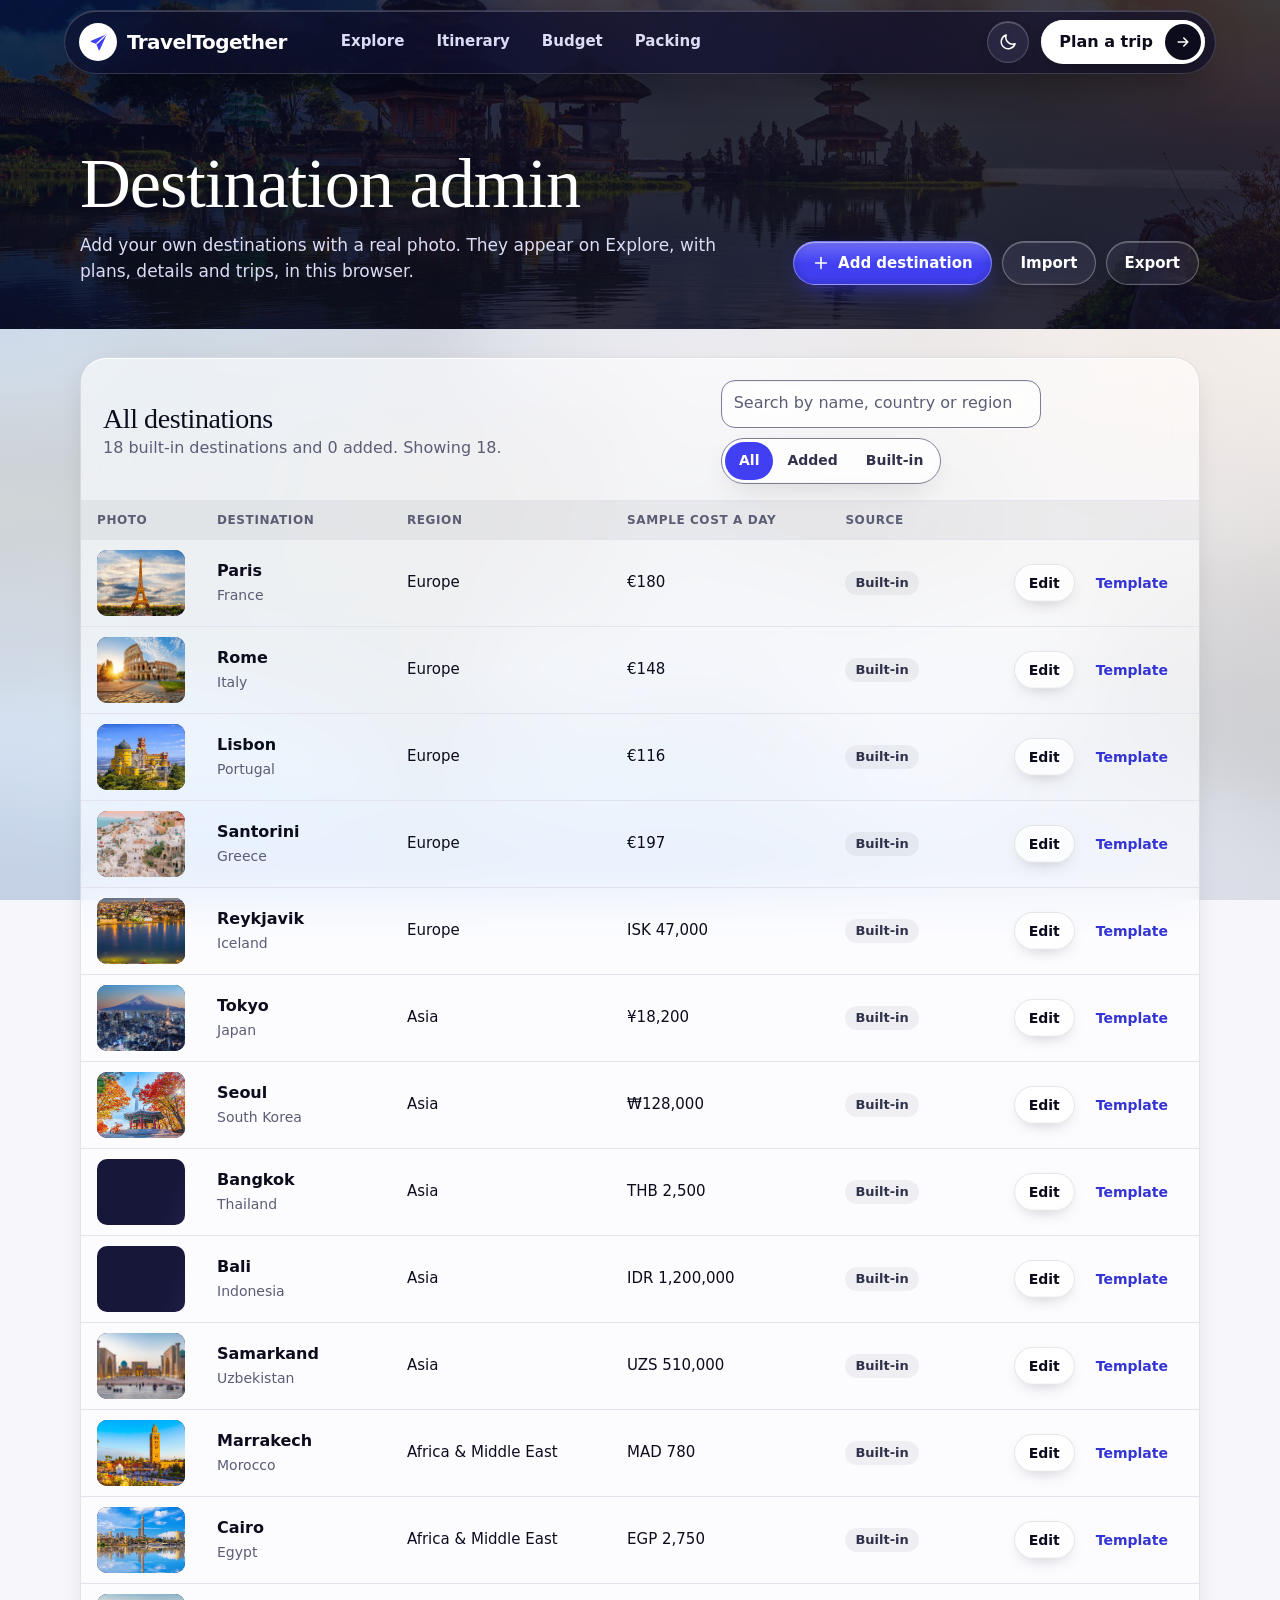
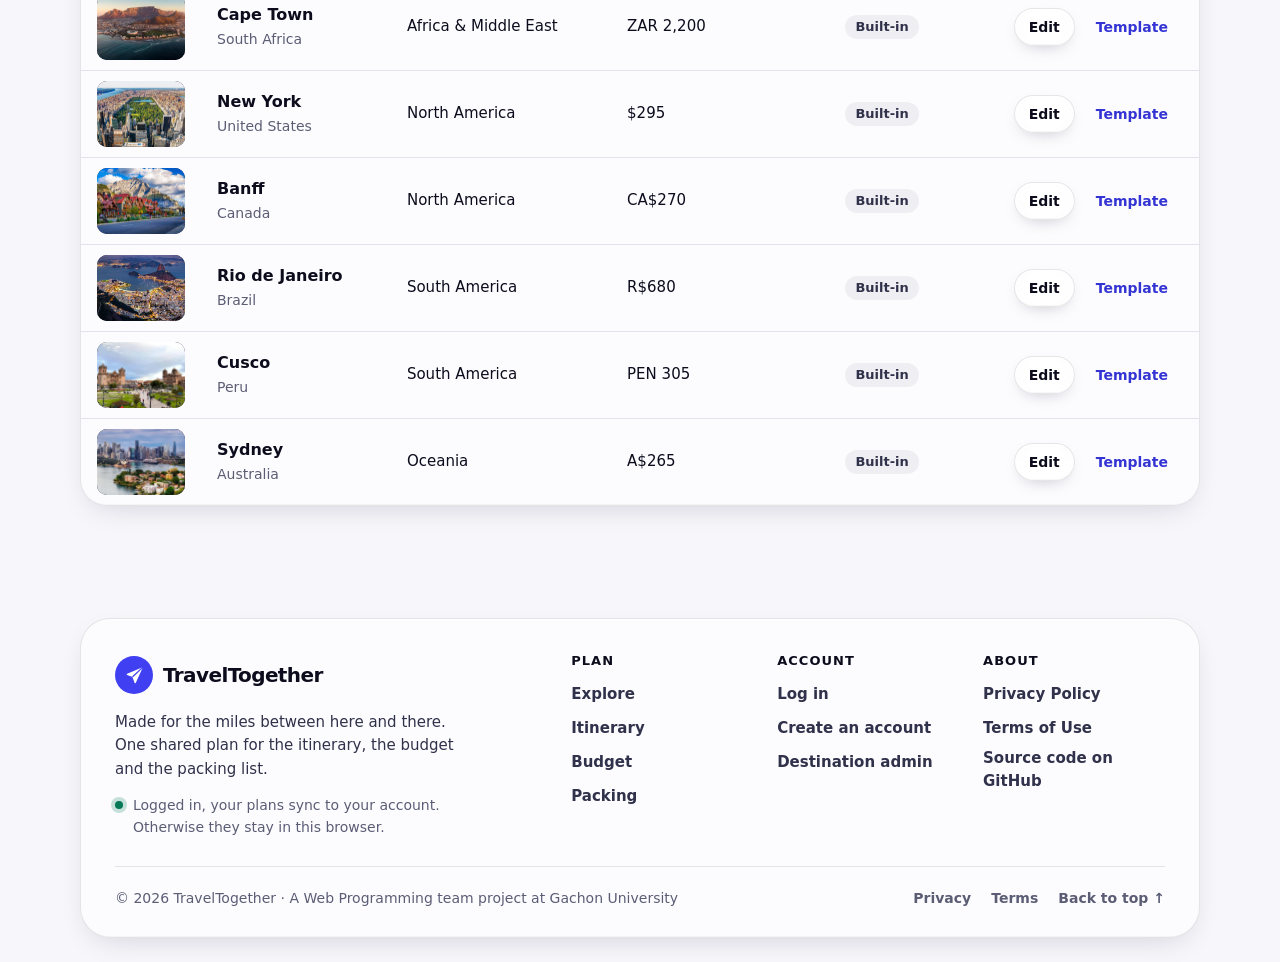
==== commit 2c0f1d66: "Full glass footer, Privacy Policy and Terms of Use pages Co-Authored-By: Claude Opus 5.5 <noreply@an" ====
--- a/admin.html
+++ b/admin.html
@@ -8,7 +8,7 @@
     <meta name="description" content="Add, edit and remove destinations with real photos. They appear on Explore in this browser.">
     <title>Destination admin · TravelTogether</title>
     <link rel="icon" type="image/svg+xml" href="./logo.svg">
-    <link rel="stylesheet" href="./admin.css?v=25c5044da0">
+    <link rel="stylesheet" href="./admin.css?v=2727abcc08">
     <script>(function () {
   var theme = null;
   try { theme = window.localStorage.getItem("tp:theme"); } catch (error) {}
@@ -161,9 +161,44 @@
     </main>
     <div id="live" class="visually-hidden" role="status" aria-live="polite" aria-atomic="true"></div>
     <footer class="site-footer">
-      <span>Made for the miles between here and there.</span>
-      <span>Your plans stay in this browser. Nothing is uploaded.</span>
-      <a href="./admin.html">Destination admin</a>
+      <div class="footer-top">
+        <div class="footer-brand">
+          <a class="brand" href="./index.html"><span class="brand-mark"><svg viewBox="0 0 24 24" aria-hidden="true" focusable="false"><path d="M21 3 3 10.6l7 2.6L12.8 21 21 3z"/><path d="M10 13.2 21 3"/></svg></span><span>TravelTogether</span></a>
+          <p>Made for the miles between here and there. One shared plan for the itinerary, the budget and the packing list.</p>
+          <p class="footer-save"><span aria-hidden="true"></span>Logged in, your plans sync to your account. Otherwise they stay in this browser.</p>
+        </div>
+        <nav class="footer-links" aria-label="Footer">
+          <div>
+            <h2>Plan</h2>
+            <ul>
+              <li><a href="./index.html">Explore</a></li>
+              <li><a href="./itinerary.html">Itinerary</a></li>
+              <li><a href="./budget.html">Budget</a></li>
+              <li><a href="./packing.html">Packing</a></li>
+            </ul>
+          </div>
+          <div>
+            <h2>Account</h2>
+            <ul>
+              <li><a href="./login.html">Log in</a></li>
+              <li><a href="./login.html?mode=signup">Create an account</a></li>
+              <li><a href="./admin.html">Destination admin</a></li>
+            </ul>
+          </div>
+          <div>
+            <h2>About</h2>
+            <ul>
+              <li><a href="./privacy.html">Privacy Policy</a></li>
+              <li><a href="./terms.html">Terms of Use</a></li>
+              <li><a href="https://github.com/muso081/Travel">Source code on GitHub</a></li>
+            </ul>
+          </div>
+        </nav>
+      </div>
+      <div class="footer-bottom">
+        <p>© 2026 TravelTogether · A Web Programming team project at Gachon University</p>
+        <p class="footer-legal"><a href="./privacy.html">Privacy</a><a href="./terms.html">Terms</a><a href="#main">Back to top ↑</a></p>
+      </div>
     </footer>
     <script src="./admin.js?v=5a203695f7"></script>
   </body>
--- a/admin.css
+++ b/admin.css
@@ -699,6 +699,41 @@
   -webkit-backdrop-filter: blur(20px) saturate(170%); backdrop-filter: blur(20px) saturate(170%);
 }
 @media print { .site-header { margin-bottom: 0; } .page-heading, .empty-trip { padding-top: 24px; } .page-shell > .notice { position: static; transform: none; } }
+
+/* ---------- footer: a glass panel with links, legal and credits ---------- */
+.site-footer {
+  display: block; width: min(var(--page), calc(100% - 32px)); margin: 48px auto 24px; padding: 34px 34px 22px;
+  border: 1px solid var(--glass-edge); border-radius: 30px; background: var(--surface); color: var(--muted); font-size: 0.9375rem;
+  box-shadow: var(--glass-shine), var(--glass-drop);
+  -webkit-backdrop-filter: var(--glass-blur); backdrop-filter: var(--glass-blur);
+}
+.footer-top { display: grid; grid-template-columns: minmax(0, 1.1fr) minmax(0, 1.6fr); gap: 32px 48px; }
+.footer-brand .brand { color: var(--ink); }
+.footer-brand .brand-mark { background: #4040f2; }
+.footer-brand .brand-mark svg { fill: #ffffff; stroke: #ffffff; }
+.footer-brand .brand-mark svg path + path { stroke: #4040f2; }
+.footer-brand p { max-width: 38ch; margin-top: 14px; color: var(--ink-2); }
+.footer-save { display: flex; gap: 10px; align-items: baseline; font-size: 0.875rem; color: var(--muted) !important; }
+.footer-save span { flex: none; width: 8px; height: 8px; border-radius: 50%; background: var(--ok); box-shadow: 0 0 0 4px color-mix(in srgb, var(--ok) 22%, transparent); transform: translateY(-1px); }
+.footer-links { display: grid; grid-template-columns: repeat(3, minmax(0, 1fr)); gap: 24px; }
+.footer-links h2 { margin-bottom: 10px; color: var(--ink); font-family: var(--font); font-size: 0.8125rem; font-weight: 750; letter-spacing: 0.08em; text-transform: uppercase; }
+.footer-links ul { display: grid; gap: 2px; margin: 0; padding: 0; list-style: none; }
+.site-footer a { display: inline-flex; align-items: center; min-height: 32px; color: var(--ink-2); font-weight: 600; text-decoration: none; }
+.site-footer a:hover { color: var(--teal-ink); text-decoration: underline; text-underline-offset: 4px; }
+.footer-brand a.brand { min-height: 44px; color: var(--ink); font-weight: 800; }
+.footer-brand a.brand:hover { text-decoration: none; }
+.footer-bottom {
+  display: flex; flex-wrap: wrap; align-items: center; justify-content: space-between; gap: 8px 24px;
+  margin-top: 28px; padding-top: 16px; border-top: 1px solid var(--glass-edge); font-size: 0.875rem;
+}
+.footer-legal { display: flex; flex-wrap: wrap; gap: 4px 20px; }
+.footer-legal a { color: var(--muted); font-weight: 600; }
+@media (max-width: 860px) { .footer-top { grid-template-columns: minmax(0, 1fr); } }
+@media (max-width: 520px) {
+  .site-footer { padding: 26px 22px 18px; border-radius: 26px; }
+  .footer-links { grid-template-columns: repeat(2, minmax(0, 1fr)); }
+}
+@media print { .site-footer { display: none; } }
 /* ---------- photo frames: shimmer while loading, initials if no photo ---------- */
 .photo-frame { position: relative; overflow: hidden; background: linear-gradient(110deg, #17173a 30%, #26265a 50%, #17173a 70%) 0 0 / 300% 100% #17173a; animation: frame-shimmer 1.5s linear infinite; }
 .photo-frame.has-photo, .photo-frame.no-photo { animation: none; }
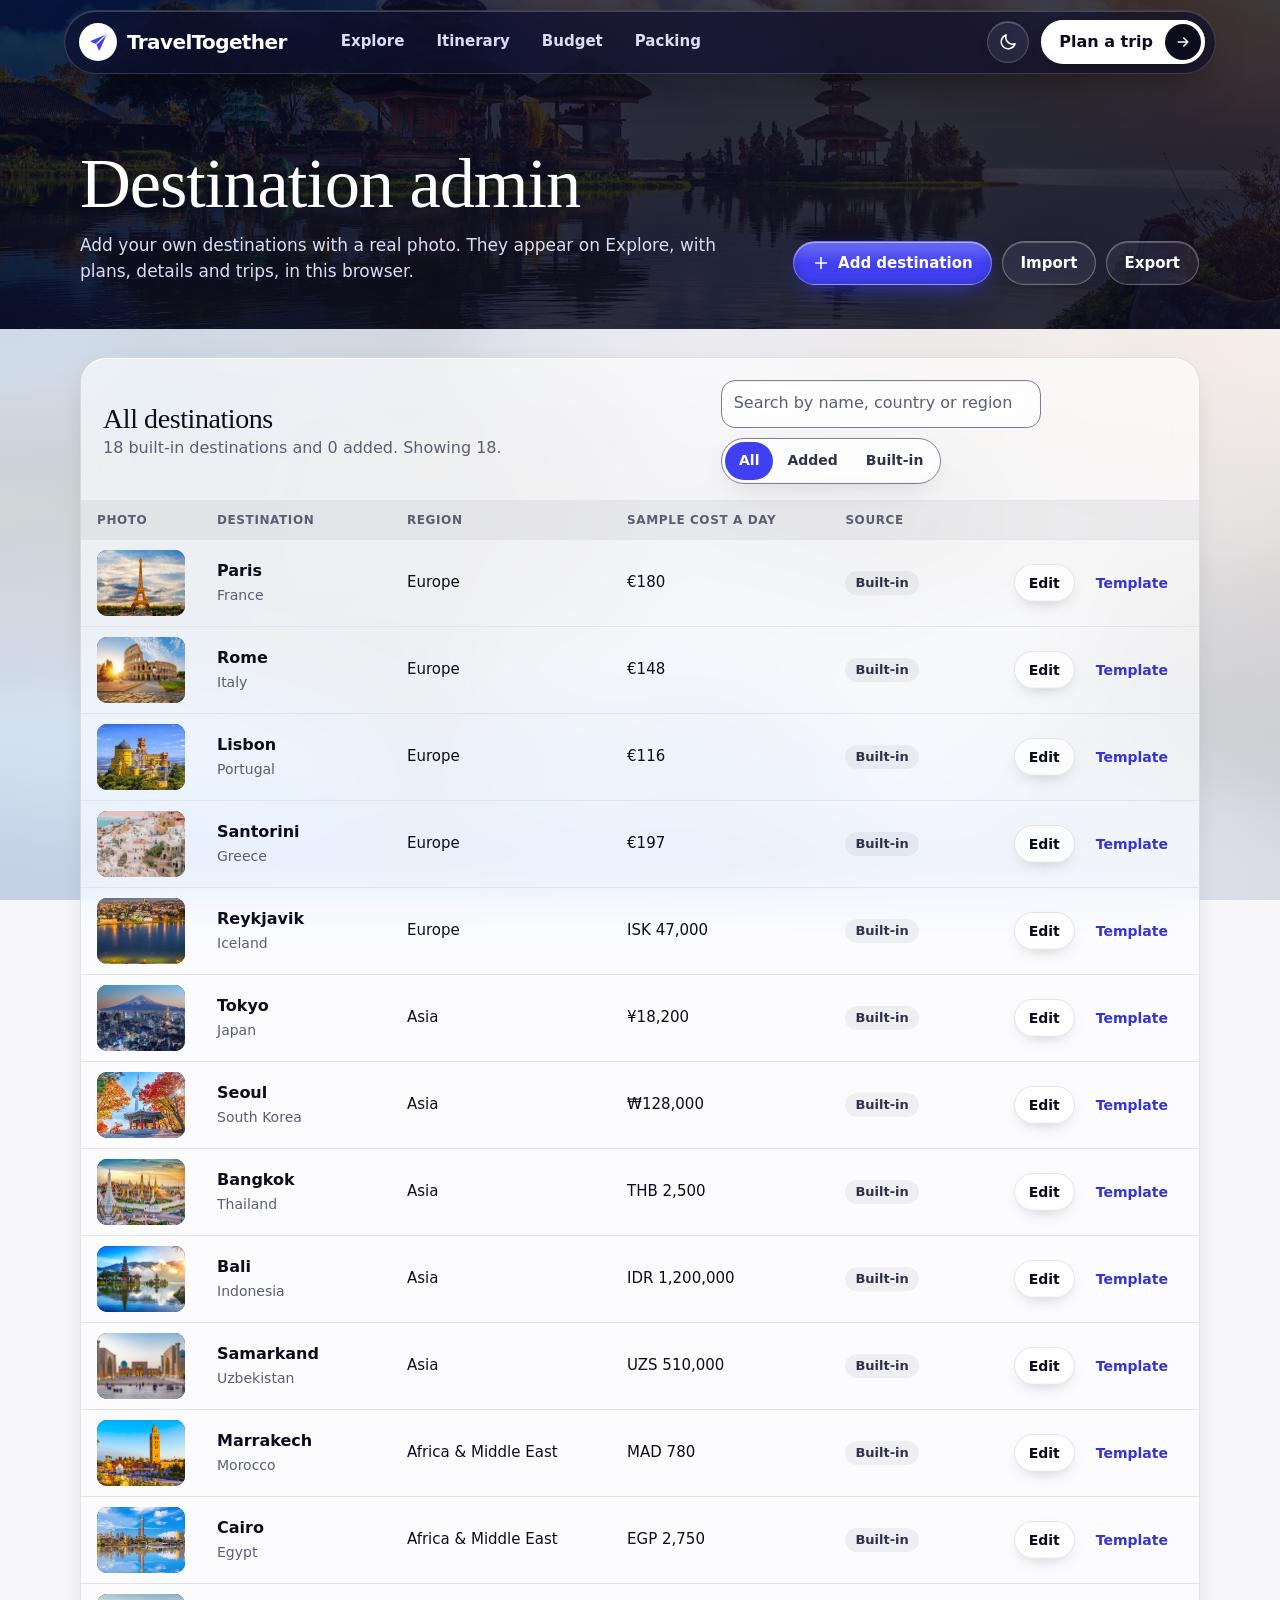
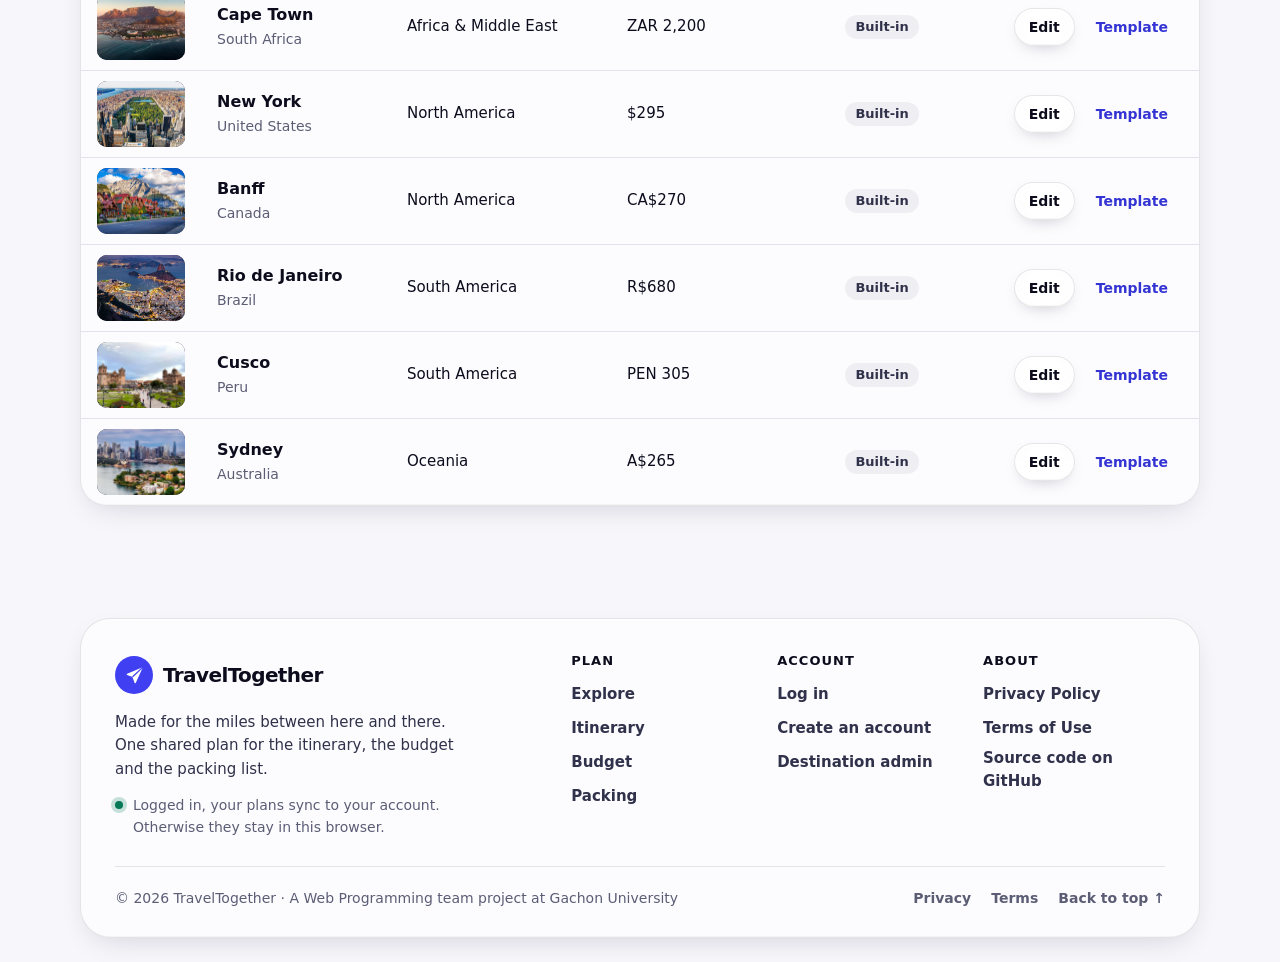
==== commit 27e53de7: "Glass dropdown lists (customizable select), with a native fallback Co-Authored-By: Claude Opus 5.5 <" ====
--- a/admin.html
+++ b/admin.html
@@ -8,7 +8,7 @@
     <meta name="description" content="Add, edit and remove destinations with real photos. They appear on Explore in this browser.">
     <title>Destination admin · TravelTogether</title>
     <link rel="icon" type="image/svg+xml" href="./logo.svg">
-    <link rel="stylesheet" href="./admin.css?v=2727abcc08">
+    <link rel="stylesheet" href="./admin.css?v=df5d863e93">
     <script>(function () {
   var theme = null;
   try { theme = window.localStorage.getItem("tp:theme"); } catch (error) {}
--- a/admin.css
+++ b/admin.css
@@ -734,6 +734,50 @@
   .footer-links { grid-template-columns: repeat(2, minmax(0, 1fr)); }
 }
 @media print { .site-footer { display: none; } }
+
+/* ---------- dropdowns: glass list instead of the browser's plain one ----------
+   Uses the browser's customizable <select> (Chrome and Edge 135+). It is still a real
+   <select>, so keyboard, screen readers and phone pickers keep working; browsers without
+   support show their own list. */
+@supports (appearance: base-select) {
+  select, ::picker(select) { appearance: base-select; }
+  select { display: flex; align-items: center; gap: 10px; min-width: 0; max-width: 100%; padding-inline: 14px 12px; overflow: hidden; white-space: nowrap; text-overflow: ellipsis; cursor: pointer; }
+  ::picker(select) { max-width: min(420px, calc(100vw - 24px)); }
+  select option { white-space: normal; overflow-wrap: anywhere; }
+  select:hover:not(:disabled) { border-color: var(--teal); }
+  select::picker-icon {
+    content: ""; flex: none; width: 18px; height: 18px; margin-left: auto; background: var(--muted);
+    -webkit-mask: url("data:image/svg+xml,%3Csvg xmlns='http://www.w3.org/2000/svg' viewBox='0 0 20 20' fill='none' stroke='%23000' stroke-width='2' stroke-linecap='round' stroke-linejoin='round'%3E%3Cpath d='M5 8l5 5 5-5'/%3E%3C/svg%3E") center / contain no-repeat;
+    mask: url("data:image/svg+xml,%3Csvg xmlns='http://www.w3.org/2000/svg' viewBox='0 0 20 20' fill='none' stroke='%23000' stroke-width='2' stroke-linecap='round' stroke-linejoin='round'%3E%3Cpath d='M5 8l5 5 5-5'/%3E%3C/svg%3E") center / contain no-repeat;
+    transition: rotate 0.2s ease;
+  }
+  select:open::picker-icon { rotate: 180deg; background: var(--teal); }
+  select:open { border-color: var(--teal); }
+  ::picker(select) {
+    margin-block: 8px; padding: 6px; max-height: min(360px, 60vh); overflow-y: auto;
+    border: 1px solid var(--glass-edge); border-radius: 18px;
+    background: var(--dialog-bg); color: var(--ink);
+    -webkit-backdrop-filter: blur(30px) saturate(180%); backdrop-filter: blur(30px) saturate(180%);
+    box-shadow: var(--glass-shine), 0 24px 60px -18px rgba(2, 6, 23, 0.55);
+    opacity: 1; translate: 0 0;
+    transition: opacity 0.16s ease, translate 0.16s ease, overlay 0.16s allow-discrete, display 0.16s allow-discrete;
+  }
+  @starting-style { select:open::picker(select) { opacity: 0; translate: 0 -6px; } }
+  select option {
+    display: flex; align-items: center; gap: 10px; min-height: 40px; padding: 8px 12px; border-radius: 12px;
+    color: var(--ink); font-weight: 550; cursor: pointer;
+  }
+  select option:hover, select option:focus-visible { background: var(--surface-3); outline: none; }
+  select option:checked { background: var(--teal-soft); color: var(--teal-ink); font-weight: 700; }
+  select option::checkmark {
+    order: 1; margin-left: auto; content: ""; width: 16px; height: 16px; background: currentColor;
+    -webkit-mask: url("data:image/svg+xml,%3Csvg xmlns='http://www.w3.org/2000/svg' viewBox='0 0 20 20' fill='none' stroke='%23000' stroke-width='2.4' stroke-linecap='round' stroke-linejoin='round'%3E%3Cpath d='M4.5 10.5l3.5 3.5 7.5-8'/%3E%3C/svg%3E") center / contain no-repeat;
+    mask: url("data:image/svg+xml,%3Csvg xmlns='http://www.w3.org/2000/svg' viewBox='0 0 20 20' fill='none' stroke='%23000' stroke-width='2.4' stroke-linecap='round' stroke-linejoin='round'%3E%3Cpath d='M4.5 10.5l3.5 3.5 7.5-8'/%3E%3C/svg%3E") center / contain no-repeat;
+  }
+  select option:disabled { color: var(--muted); cursor: default; }
+  select optgroup { padding: 4px 0; }
+  select optgroup legend { padding: 6px 12px 2px; color: var(--muted); font-size: 0.75rem; font-weight: 750; letter-spacing: 0.06em; text-transform: uppercase; }
+}
 /* ---------- photo frames: shimmer while loading, initials if no photo ---------- */
 .photo-frame { position: relative; overflow: hidden; background: linear-gradient(110deg, #17173a 30%, #26265a 50%, #17173a 70%) 0 0 / 300% 100% #17173a; animation: frame-shimmer 1.5s linear infinite; }
 .photo-frame.has-photo, .photo-frame.no-photo { animation: none; }
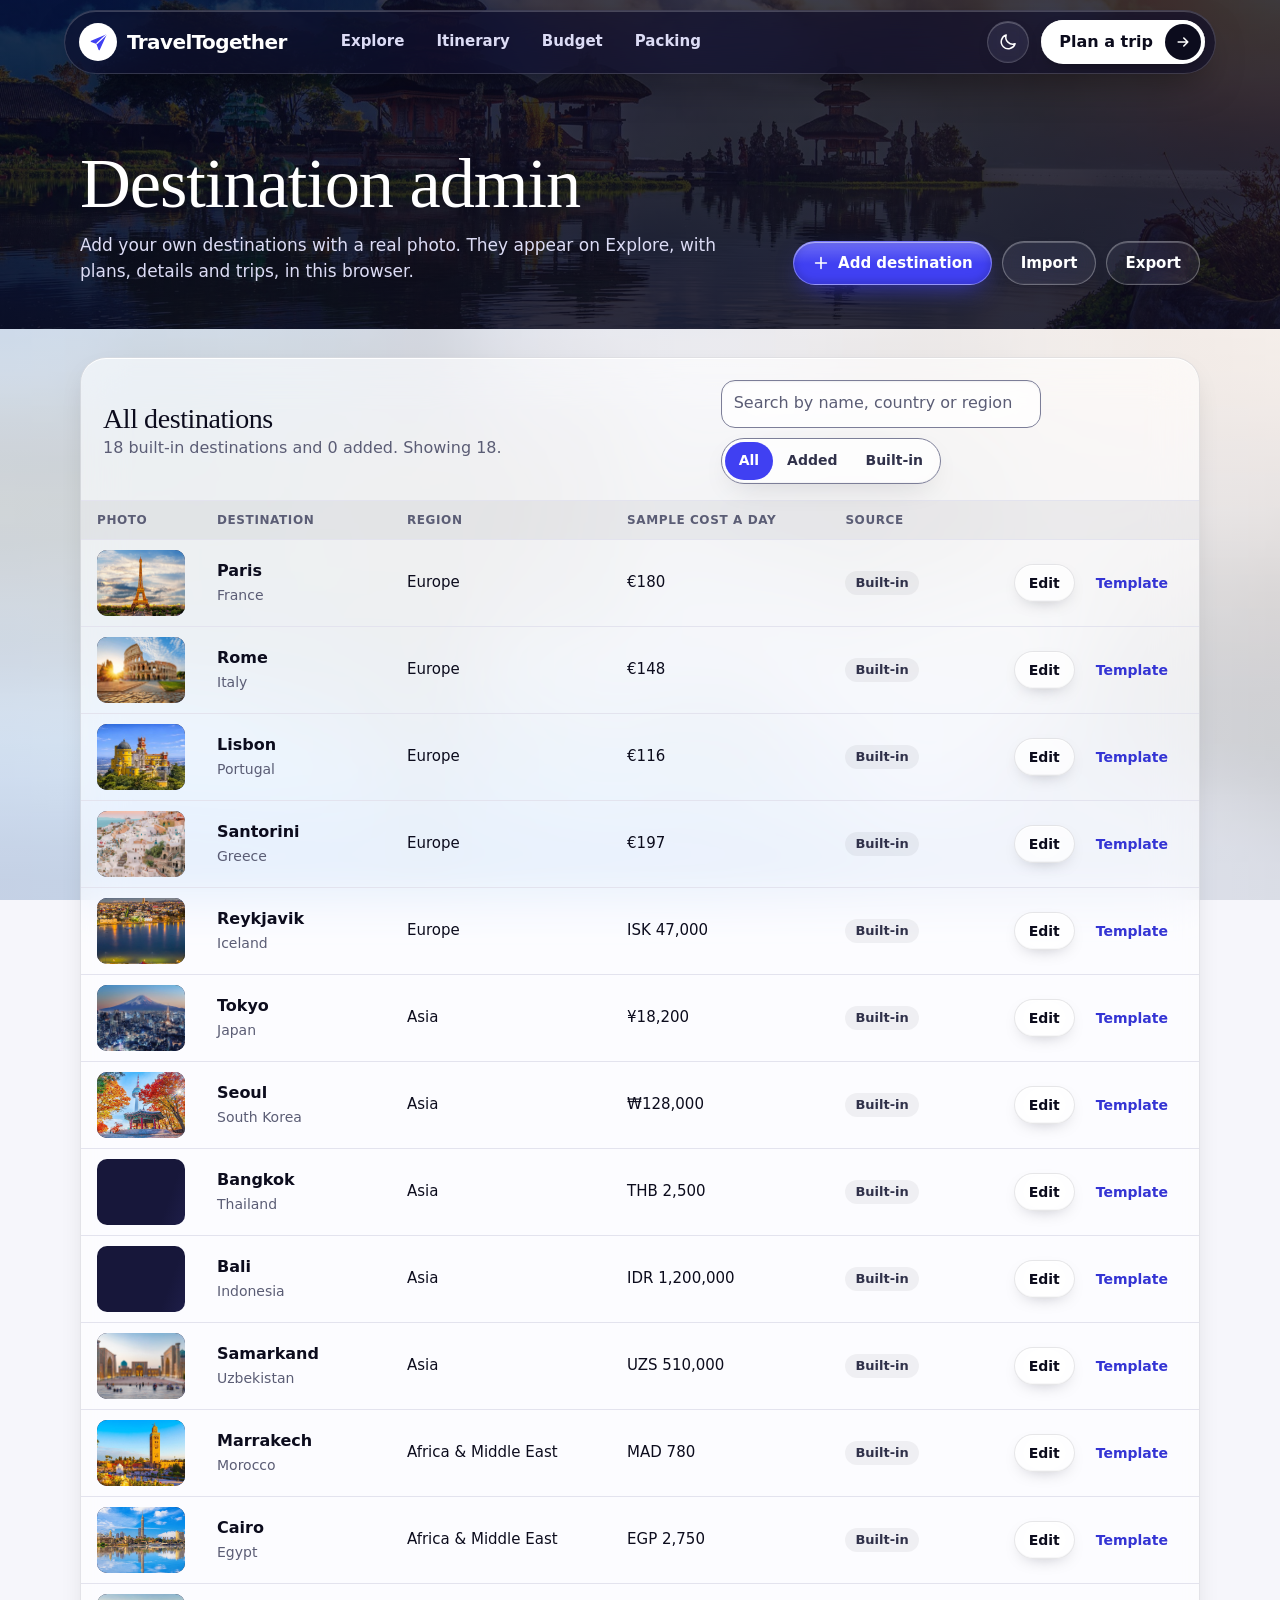
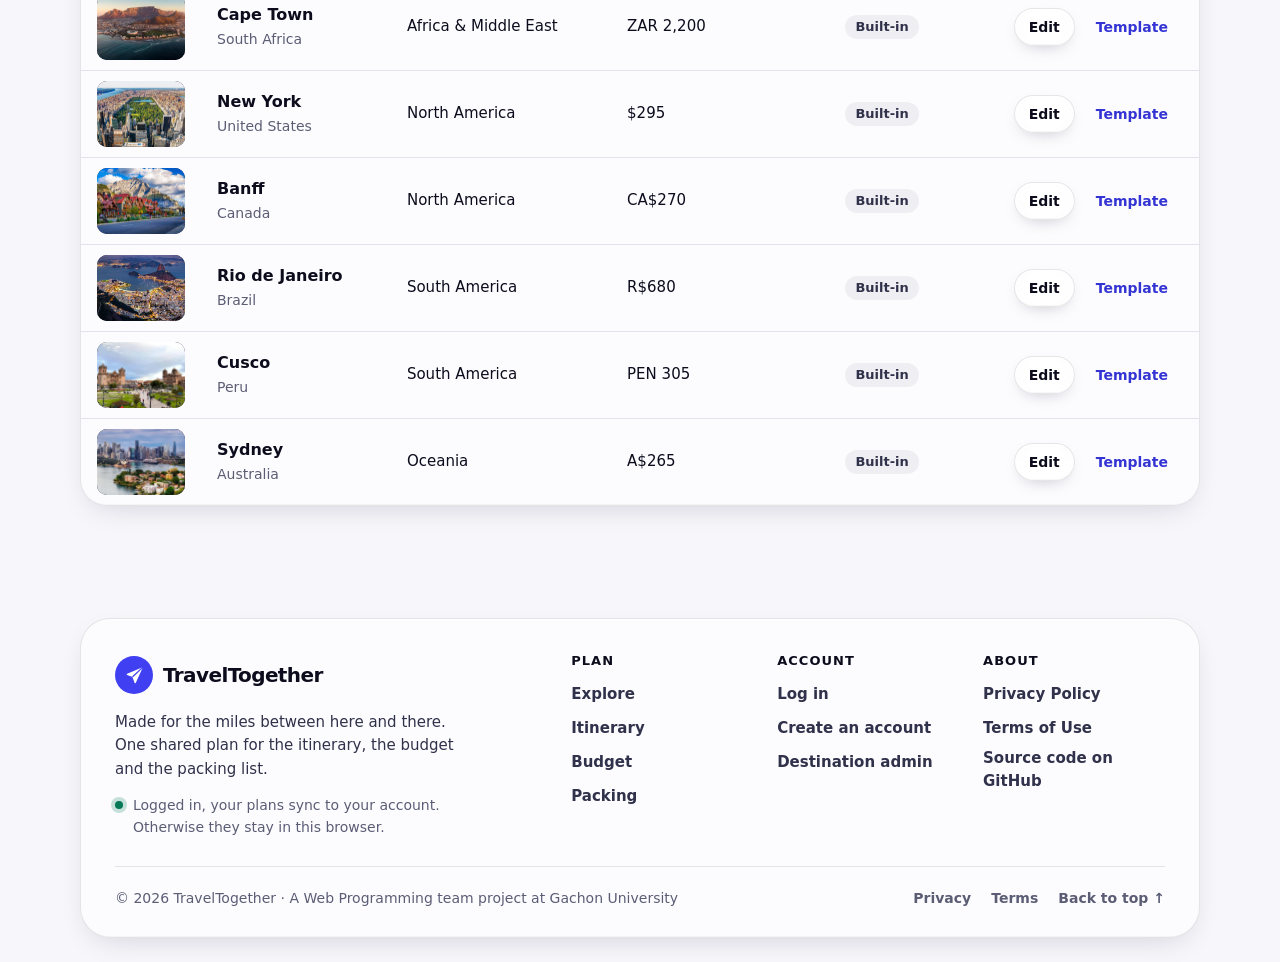
==== commit d9559776: "iPhone-style tab press: glass bubble slides to the tapped tab, then the page loads; prefetch on hove" ====
--- a/admin.html
+++ b/admin.html
@@ -8,7 +8,7 @@
     <meta name="description" content="Add, edit and remove destinations with real photos. They appear on Explore in this browser.">
     <title>Destination admin · TravelTogether</title>
     <link rel="icon" type="image/svg+xml" href="./logo.svg">
-    <link rel="stylesheet" href="./admin.css?v=df5d863e93">
+    <link rel="stylesheet" href="./admin.css?v=f4edb4e2d1">
     <script>(function () {
   var theme = null;
   try { theme = window.localStorage.getItem("tp:theme"); } catch (error) {}
@@ -19,6 +19,7 @@
   var meta = document.querySelector('meta[name="theme-color"]');
   if (meta) meta.setAttribute("content", theme === "dark" ? "#060b18" : "#f8fafc");
 })();</script>
+    <script type="speculationrules">{"prefetch": [{"source": "document", "where": {"selector_matches": ".primary-nav a, .footer-links a, .header-cta, .brand"}, "eagerness": "moderate"}]}</script>
   </head>
   <body>
     <a class="skip-link" href="#main">Skip to main content</a>
@@ -200,6 +201,6 @@
         <p class="footer-legal"><a href="./privacy.html">Privacy</a><a href="./terms.html">Terms</a><a href="#main">Back to top ↑</a></p>
       </div>
     </footer>
-    <script src="./admin.js?v=5a203695f7"></script>
+    <script src="./admin.js?v=0f746166f1"></script>
   </body>
 </html>
--- a/admin.css
+++ b/admin.css
@@ -778,6 +778,34 @@
   select optgroup { padding: 4px 0; }
   select optgroup legend { padding: 6px 12px 2px; color: var(--muted); font-size: 0.75rem; font-weight: 750; letter-spacing: 0.06em; text-transform: uppercase; }
 }
+
+/* ---------- iPhone-style tab press: liquid glass bubble, then the page loads ---------- */
+.primary-nav { position: relative; isolation: isolate; }
+.primary-nav a { z-index: 1; transition: transform 0.18s cubic-bezier(0.3, 1.4, 0.5, 1), color 0.2s ease; }
+.primary-nav a.is-pressed { transform: scale(0.92); }
+.primary-nav a[aria-current="page"].is-pressed::after { background: rgba(255, 255, 255, 0.24); }
+.nav-lens {
+  position: absolute; z-index: 0; pointer-events: none; border-radius: 999px;
+  background: rgba(255, 255, 255, 0.2);
+  box-shadow: inset 0 1px 0 rgba(255, 255, 255, 0.5), inset 0 -1px 0 rgba(255, 255, 255, 0.1), 0 8px 22px -8px rgba(0, 0, 0, 0.55);
+  -webkit-backdrop-filter: blur(4px) saturate(170%) brightness(1.15); backdrop-filter: blur(4px) saturate(170%) brightness(1.15);
+}
+.lens-arrived .primary-nav a[aria-current="page"]::after { view-transition-name: none; }
+.primary-nav.lens-moving a[aria-current="page"]::after { opacity: 0; view-transition-name: none; }
+.primary-nav.lens-moving a[aria-current="page"] { color: var(--ink-2); }
+.primary-nav a.is-target { color: #ffffff; }
+/* loading: a light sweeps along the header bar, and the bubble breathes, until the next page shows */
+.header-inner { position: relative; }
+.header-inner::after {
+  content: ""; position: absolute; left: 28px; right: 28px; bottom: -1px; height: 2px; border-radius: 2px; pointer-events: none;
+  background: linear-gradient(90deg, transparent, #b8b8ff 45%, #ffffff 50%, #b8b8ff 55%, transparent) 0 0 / 40% 100% no-repeat;
+  opacity: 0; transition: opacity 0.2s ease;
+}
+.is-navigating .header-inner::after { opacity: 1; animation: nav-loading 1.1s cubic-bezier(0.45, 0, 0.55, 1) infinite; }
+.is-navigating .nav-lens { animation: lens-breathe 1.1s ease-in-out 0.42s infinite; }
+@keyframes nav-loading { from { background-position: -60% 0; } to { background-position: 160% 0; } }
+@keyframes lens-breathe { 50% { background-color: rgba(255, 255, 255, 0.3); box-shadow: inset 0 1px 0 rgba(255, 255, 255, 0.6), inset 0 -1px 0 rgba(255, 255, 255, 0.12), 0 0 18px -2px rgba(184, 184, 255, 0.55); } }
+@media (forced-colors: active) { .nav-lens { outline: 2px solid Highlight; } }
 /* ---------- photo frames: shimmer while loading, initials if no photo ---------- */
 .photo-frame { position: relative; overflow: hidden; background: linear-gradient(110deg, #17173a 30%, #26265a 50%, #17173a 70%) 0 0 / 300% 100% #17173a; animation: frame-shimmer 1.5s linear infinite; }
 .photo-frame.has-photo, .photo-frame.no-photo { animation: none; }
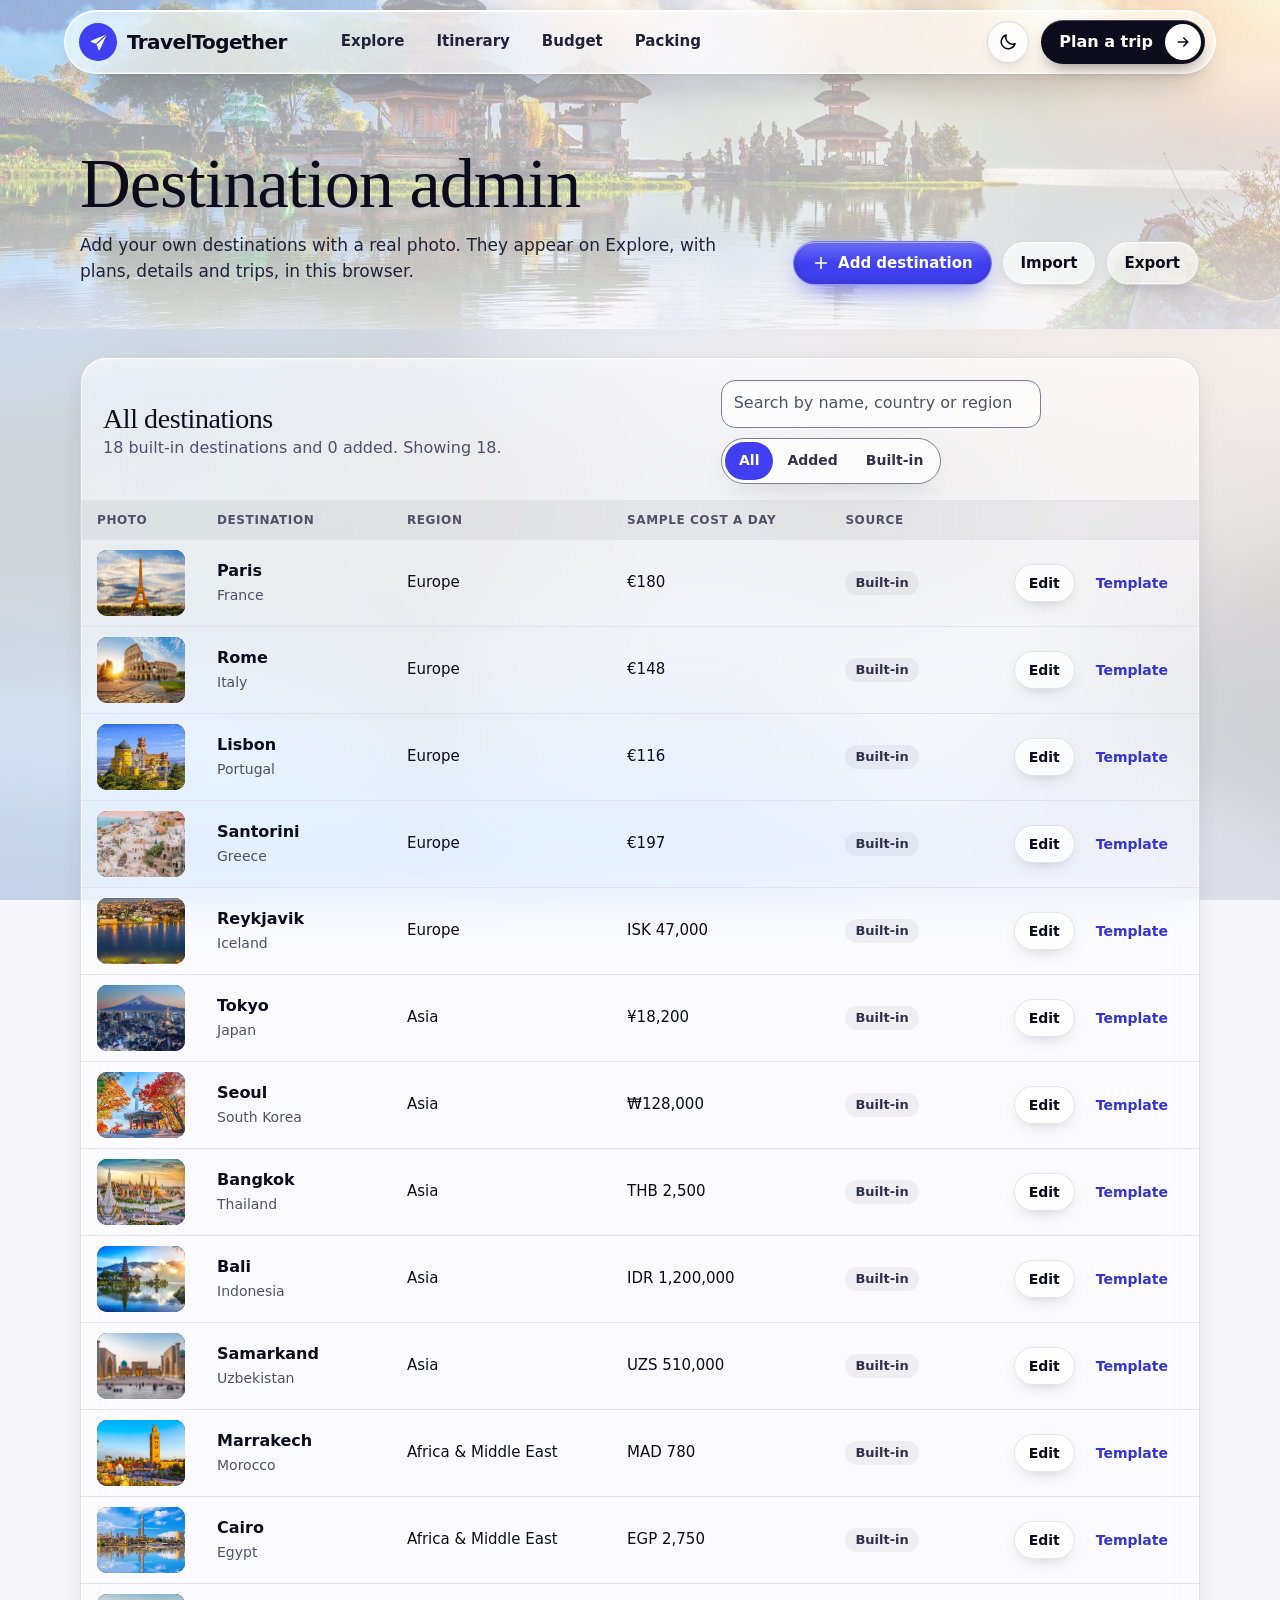
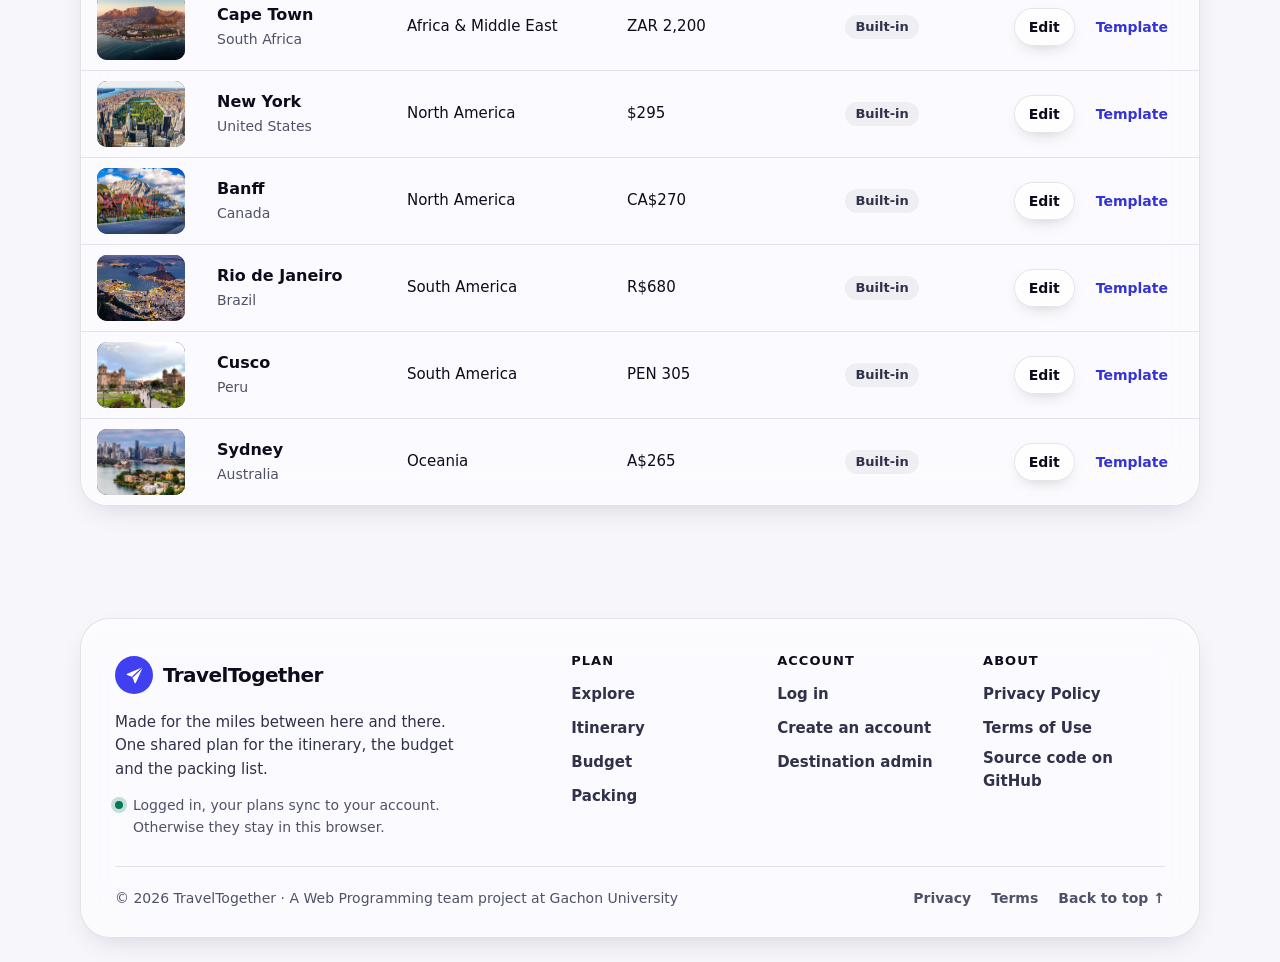
==== commit 7638f358: "Light theme reaches the photo bands and header; deeper Liquid Glass (edge light, inner glow, cursor " ====
--- a/admin.html
+++ b/admin.html
@@ -8,7 +8,7 @@
     <meta name="description" content="Add, edit and remove destinations with real photos. They appear on Explore in this browser.">
     <title>Destination admin · TravelTogether</title>
     <link rel="icon" type="image/svg+xml" href="./logo.svg">
-    <link rel="stylesheet" href="./admin.css?v=f4edb4e2d1">
+    <link rel="stylesheet" href="./admin.css?v=bdcee75fc5">
     <script>(function () {
   var theme = null;
   try { theme = window.localStorage.getItem("tp:theme"); } catch (error) {}
@@ -201,6 +201,6 @@
         <p class="footer-legal"><a href="./privacy.html">Privacy</a><a href="./terms.html">Terms</a><a href="#main">Back to top ↑</a></p>
       </div>
     </footer>
-    <script src="./admin.js?v=0f746166f1"></script>
+    <script src="./admin.js?v=baf3964706"></script>
   </body>
 </html>
--- a/admin.css
+++ b/admin.css
@@ -806,6 +806,83 @@
 @keyframes nav-loading { from { background-position: -60% 0; } to { background-position: 160% 0; } }
 @keyframes lens-breathe { 50% { background-color: rgba(255, 255, 255, 0.3); box-shadow: inset 0 1px 0 rgba(255, 255, 255, 0.6), inset 0 -1px 0 rgba(255, 255, 255, 0.12), 0 0 18px -2px rgba(184, 184, 255, 0.55); } }
 @media (forced-colors: active) { .nav-lens { outline: 2px solid Highlight; } }
+
+/* ==========================================================================
+   Light theme: the photo bands and the header turn light as well (bright, airy
+   glass), instead of staying dark in both themes.
+   ========================================================================== */
+:root:not([data-theme="dark"]) {
+  --muted: #4f5168;   /* a touch darker so it stays readable over the brightest part of the wallpaper */
+  --band:
+    linear-gradient(180deg, rgba(246, 246, 251, 0.62) 0%, rgba(246, 246, 251, 0.68) 70%, rgba(246, 246, 251, 0.86) 100%),
+    url("./hero.jpg") center 58% / cover no-repeat, #eceef8;
+}
+:root:not([data-theme="dark"]) :is(.site-header, .hero, .page-heading, .empty-trip) {
+  color-scheme: light;
+  --surface: rgba(255, 255, 255, 0.56); --surface-2: rgba(12, 12, 29, 0.06); --surface-3: rgba(12, 12, 29, 0.11);
+  --ink: #0c0c1d; --ink-2: #222339; --muted: #2e3047;
+  --line: rgba(12, 12, 29, 0.12); --line-strong: #64668a;
+  --teal: #4040f2; --teal-ink: #2f2fc4; --teal-soft: rgba(64, 64, 242, 0.13);
+  --btn-bg: #4040f2; --btn-bg-hover: #3030d8; --btn-fg: #ffffff;
+  --violet: #6d28d9; --violet-soft: #ede9fe; --amber: #92400e; --amber-soft: #fef3c7;
+  --danger: #be123c; --danger-soft: #ffe4e6; --ok: #047857; --ok-soft: #d1fae5;
+  --info: #0369a1; --info-soft: #e0f2fe; --focus: #4040f2;
+  --glass-edge: rgba(12, 12, 29, 0.1);
+  --glass-shine: inset 0 1px 1px rgba(255, 255, 255, 0.95), inset 0 -1px 1px rgba(255, 255, 255, 0.4), inset 0 0 0 1px rgba(255, 255, 255, 0.4), inset 0 18px 30px -24px rgba(255, 255, 255, 0.8);
+  --glass-drop: 0 14px 34px -14px rgba(12, 12, 29, 0.24);
+}
+:root:not([data-theme="dark"]) .empty-trip p { color: var(--ink-2); }
+:root:not([data-theme="dark"]) .page-heading .button-secondary { background-color: var(--surface); border-color: var(--glass-edge); }
+:root:not([data-theme="dark"]) .page-heading .button-secondary:hover { background-color: rgba(255, 255, 255, 0.8); }
+
+/* the header capsule: white glass */
+:root:not([data-theme="dark"]) .header-inner {
+  background: rgba(255, 255, 255, 0.6); border-color: rgba(255, 255, 255, 0.85);
+  box-shadow: inset 0 1px 1px #ffffff, inset 0 0 0 1px rgba(255, 255, 255, 0.4), 0 16px 40px -18px rgba(12, 12, 29, 0.35), 0 1px 3px rgba(12, 12, 29, 0.06);
+}
+:root:not([data-theme="dark"]).scrolled .header-inner { background: rgba(255, 255, 255, 0.76); }
+:root:not([data-theme="dark"]) .brand { color: var(--ink); }
+:root:not([data-theme="dark"]) .site-header .brand-mark { background: #4040f2; }
+:root:not([data-theme="dark"]) .site-header .brand-mark svg { fill: #ffffff; stroke: #ffffff; }
+:root:not([data-theme="dark"]) .site-header .brand-mark svg path + path { stroke: #4040f2; }
+:root:not([data-theme="dark"]) .primary-nav a:hover { color: var(--ink); background: rgba(12, 12, 29, 0.05); }
+:root:not([data-theme="dark"]) .primary-nav a[aria-current="page"],
+:root:not([data-theme="dark"]) .primary-nav a.is-target { color: var(--ink); }
+:root:not([data-theme="dark"]) .primary-nav.lens-moving a[aria-current="page"] { color: var(--ink-2); }
+:root:not([data-theme="dark"]) .primary-nav a[aria-current="page"]::after,
+:root:not([data-theme="dark"]) .nav-lens {
+  background: rgba(255, 255, 255, 0.92);
+  box-shadow: inset 0 1px 0 #ffffff, 0 0 0 1px rgba(12, 12, 29, 0.05), 0 4px 14px -4px rgba(12, 12, 29, 0.22);
+}
+:root:not([data-theme="dark"]) .theme-toggle { color: var(--ink); border-color: rgba(12, 12, 29, 0.14); }
+:root:not([data-theme="dark"]) .theme-toggle:hover { color: var(--ink); background-color: rgba(255, 255, 255, 0.85); }
+:root:not([data-theme="dark"]) .account-login, :root:not([data-theme="dark"]) .account-button { color: var(--ink); border-color: rgba(12, 12, 29, 0.14); }
+:root:not([data-theme="dark"]) .account-login:hover, :root:not([data-theme="dark"]) .account-button:hover { background-color: rgba(255, 255, 255, 0.85); }
+:root:not([data-theme="dark"]) .header-cta { background: #0c0c1d; color: #ffffff; box-shadow: inset 0 1px 0 rgba(255, 255, 255, 0.25), 0 8px 18px -8px rgba(12, 12, 29, 0.6); }
+:root:not([data-theme="dark"]) .header-cta:hover { background: #26273d; }
+:root:not([data-theme="dark"]) .header-cta-arrow { background: #ffffff; }
+:root:not([data-theme="dark"]) .header-cta svg { stroke: #0c0c1d; }
+:root:not([data-theme="dark"]) .site-header :focus-visible { outline-color: #4040f2; }
+:root:not([data-theme="dark"]) .header-inner::after { background-image: linear-gradient(90deg, transparent, #8f8fff 45%, #4040f2 50%, #8f8fff 55%, transparent); }
+
+/* ==========================================================================
+   Deeper Liquid Glass: light catches every glass edge, a soft inner glow sits
+   under the top edge, and a highlight follows the cursor across glass.
+   ========================================================================== */
+:root {
+  --surface: rgba(255, 255, 255, 0.56);
+  --glass-blur: blur(24px) saturate(200%);
+  --glass-shine: inset 0 1px 1px rgba(255, 255, 255, 0.95), inset 0 -1px 1px rgba(255, 255, 255, 0.4), inset 0 0 0 1px rgba(255, 255, 255, 0.4), inset 0 18px 30px -24px rgba(255, 255, 255, 0.8);
+}
+:root[data-theme="dark"], :root[data-theme="dark"] :is(.site-header, .hero, .page-heading, .empty-trip) {
+  --glass-shine: inset 0 1px 1px rgba(255, 255, 255, 0.3), inset 0 -1px 1px rgba(255, 255, 255, 0.08), inset 0 0 0 1px rgba(255, 255, 255, 0.05), inset 0 18px 30px -24px rgba(255, 255, 255, 0.18);
+}
+/* the cursor highlight (set by script on mouse devices only) */
+.glint { --glint-layer: radial-gradient(240px circle at var(--gx, 50%) var(--gy, 50%), rgba(255, 255, 255, 0.2), rgba(255, 255, 255, 0.06) 40%, transparent 70%); }
+:root[data-theme="dark"] .glint { --glint-layer: radial-gradient(240px circle at var(--gx, 50%) var(--gy, 50%), rgba(255, 255, 255, 0.11), rgba(255, 255, 255, 0.03) 40%, transparent 70%); }
+:root .glint:not(.button-primary):not(.hero-search) { background-image: var(--glint-layer) !important; }
+:root .button-primary.glint { background-image: var(--glint-layer), linear-gradient(180deg, rgba(255, 255, 255, 0.24), rgba(255, 255, 255, 0) 52%) !important; }
+@media (prefers-reduced-transparency: reduce) { :root .glint:not(.button-primary):not(.hero-search) { background-image: none !important; } }
 /* ---------- photo frames: shimmer while loading, initials if no photo ---------- */
 .photo-frame { position: relative; overflow: hidden; background: linear-gradient(110deg, #17173a 30%, #26265a 50%, #17173a 70%) 0 0 / 300% 100% #17173a; animation: frame-shimmer 1.5s linear infinite; }
 .photo-frame.has-photo, .photo-frame.no-photo { animation: none; }
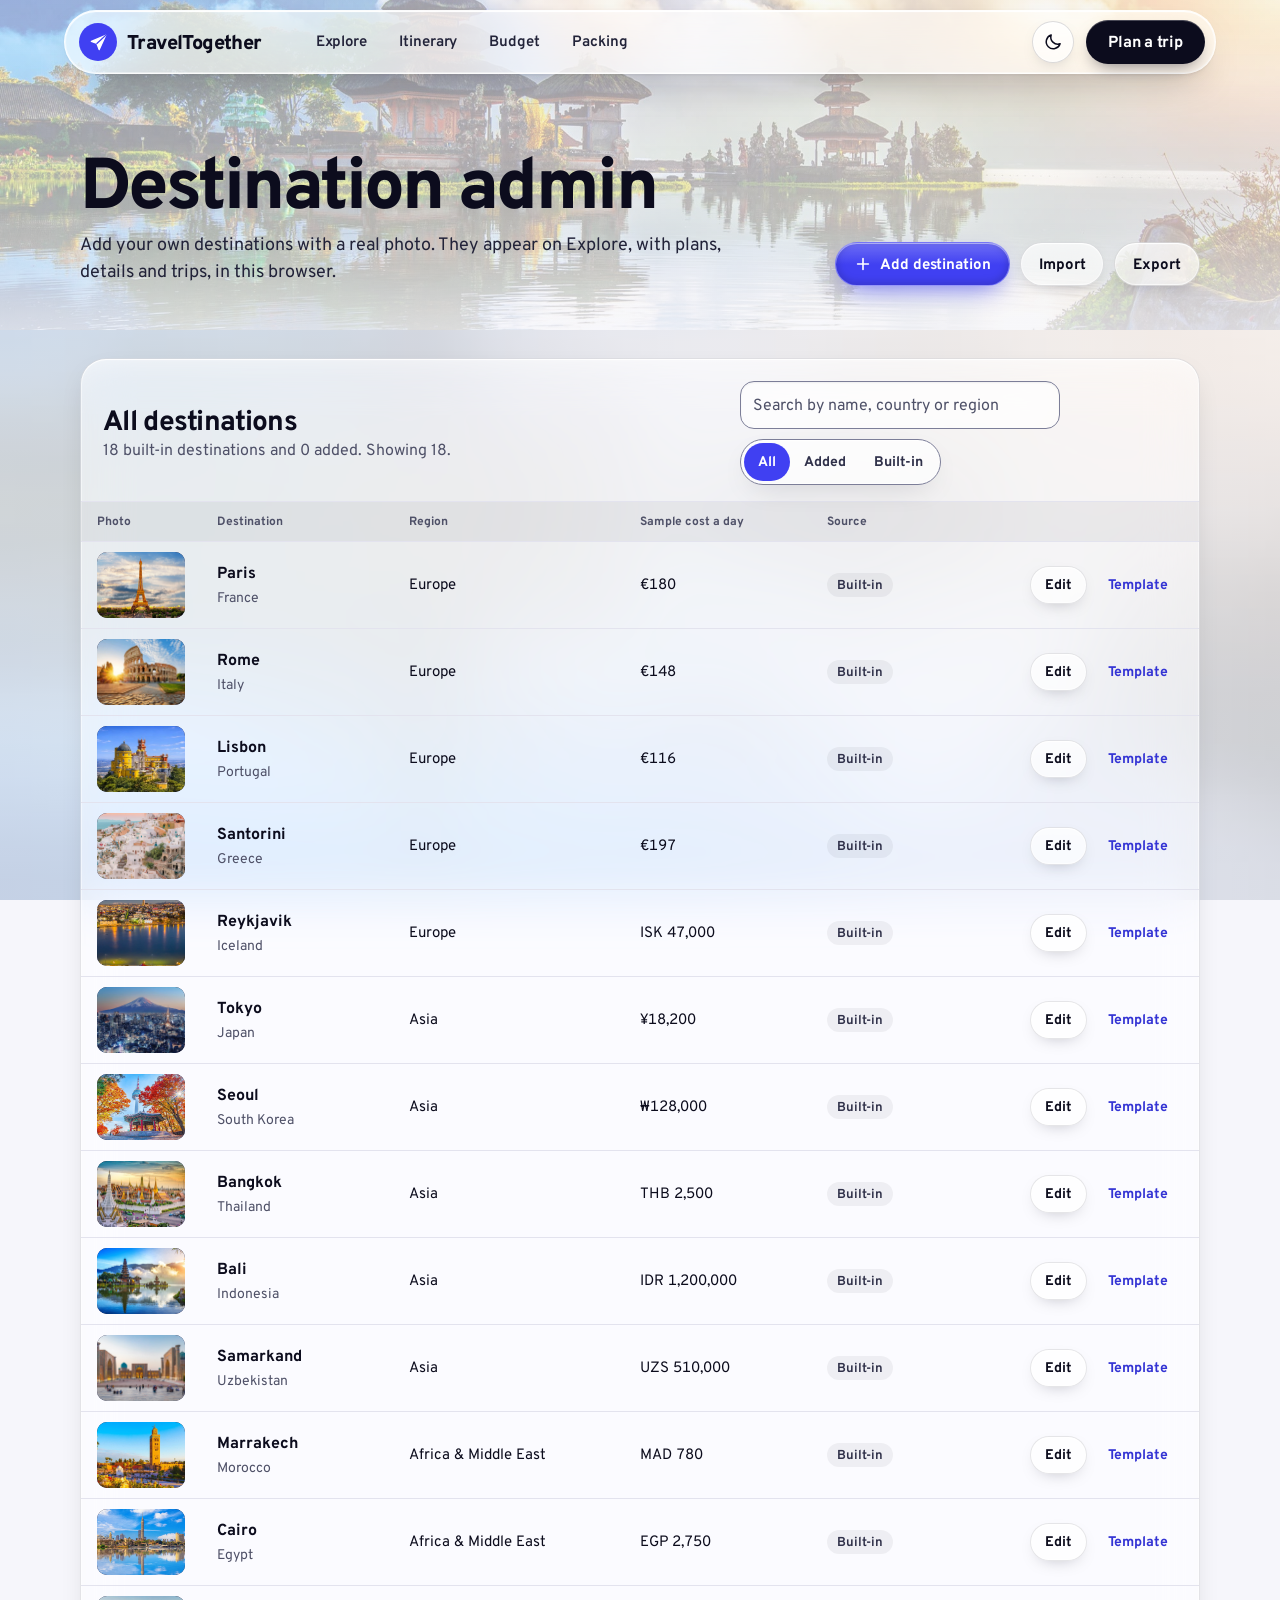
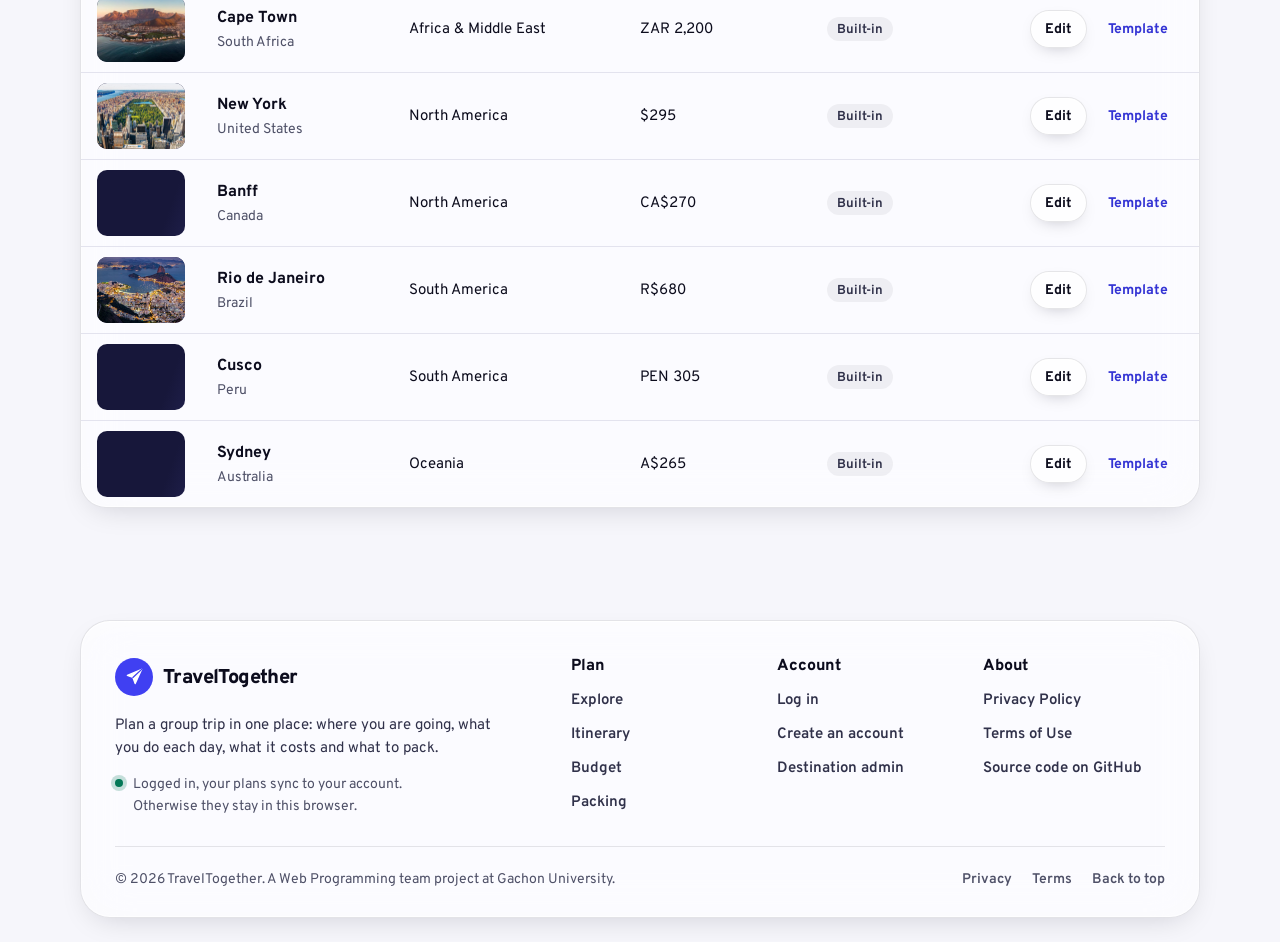
==== commit 6b67a676: "Design pass: wayfinding type (Overpass), signage hero with destination picks, template tells removed" ====
--- a/admin.html
+++ b/admin.html
@@ -8,7 +8,8 @@
     <meta name="description" content="Add, edit and remove destinations with real photos. They appear on Explore in this browser.">
     <title>Destination admin · TravelTogether</title>
     <link rel="icon" type="image/svg+xml" href="./logo.svg">
-    <link rel="stylesheet" href="./admin.css?v=bdcee75fc5">
+    <link rel="preload" href="./fonts/overpass.woff" as="font" type="font/woff" crossorigin>
+    <link rel="stylesheet" href="./admin.css?v=5878e22fcf">
     <script>(function () {
   var theme = null;
   try { theme = window.localStorage.getItem("tp:theme"); } catch (error) {}
@@ -37,7 +38,7 @@
           <svg class="icon-moon" viewBox="0 0 24 24" aria-hidden="true" focusable="false"><path d="M20.5 14.2A8.5 8.5 0 0 1 9.8 3.5a8.5 8.5 0 1 0 10.7 10.7z"/></svg>
           <svg class="icon-sun" viewBox="0 0 24 24" aria-hidden="true" focusable="false"><circle cx="12" cy="12" r="4.2"/><path d="M12 2.5v2.2M12 19.3v2.2M2.5 12h2.2M19.3 12h2.2M5.3 5.3l1.6 1.6M17.1 17.1l1.6 1.6M18.7 5.3l-1.6 1.6M6.9 17.1l-1.6 1.6"/></svg>
         </button>
-        <a class="header-cta" href="./index.html#trip-form">Plan a trip<span class="header-cta-arrow"><svg viewBox="0 0 20 20" aria-hidden="true" focusable="false"><path d="M4 10h12M11 5l5 5-5 5"/></svg></span></a>
+        <a class="header-cta" href="./index.html#trip-form">Plan a trip</a>
       </div>
     </header>
     <main id="main" class="page-shell" tabindex="-1">
@@ -165,7 +166,7 @@
       <div class="footer-top">
         <div class="footer-brand">
           <a class="brand" href="./index.html"><span class="brand-mark"><svg viewBox="0 0 24 24" aria-hidden="true" focusable="false"><path d="M21 3 3 10.6l7 2.6L12.8 21 21 3z"/><path d="M10 13.2 21 3"/></svg></span><span>TravelTogether</span></a>
-          <p>Made for the miles between here and there. One shared plan for the itinerary, the budget and the packing list.</p>
+          <p>Plan a group trip in one place: where you are going, what you do each day, what it costs and what to pack.</p>
           <p class="footer-save"><span aria-hidden="true"></span>Logged in, your plans sync to your account. Otherwise they stay in this browser.</p>
         </div>
         <nav class="footer-links" aria-label="Footer">
@@ -197,10 +198,10 @@
         </nav>
       </div>
       <div class="footer-bottom">
-        <p>© 2026 TravelTogether · A Web Programming team project at Gachon University</p>
-        <p class="footer-legal"><a href="./privacy.html">Privacy</a><a href="./terms.html">Terms</a><a href="#main">Back to top ↑</a></p>
+        <p>© 2026 TravelTogether. A Web Programming team project at Gachon University.</p>
+        <p class="footer-legal"><a href="./privacy.html">Privacy</a><a href="./terms.html">Terms</a><a href="#main">Back to top</a></p>
       </div>
     </footer>
-    <script src="./admin.js?v=baf3964706"></script>
+    <script src="./admin.js?v=312389175a"></script>
   </body>
 </html>
--- a/admin.css
+++ b/admin.css
@@ -883,6 +883,41 @@
 :root .glint:not(.button-primary):not(.hero-search) { background-image: var(--glint-layer) !important; }
 :root .button-primary.glint { background-image: var(--glint-layer), linear-gradient(180deg, rgba(255, 255, 255, 0.24), rgba(255, 255, 255, 0) 52%) !important; }
 @media (prefers-reduced-transparency: reduce) { :root .glint:not(.button-primary):not(.hero-search) { background-image: none !important; } }
+
+/* ==========================================================================
+   Wayfinding type. One family, Overpass: an open-source interpretation of the
+   lettering on North American highway signs. Weight and size do the work, so
+   no labels in capitals and no second display face.
+   ========================================================================== */
+@font-face {
+  font-family: "Overpass"; src: url("./fonts/overpass.woff") format("woff");
+  font-weight: 100 900; font-style: normal; font-display: swap;
+  ascent-override: 96%; descent-override: 26%; line-gap-override: 0%;   /* centres capitals inside pills and buttons */
+}
+:root {
+  --font: "Overpass", system-ui, -apple-system, "Segoe UI", Roboto, sans-serif;
+  --serif: var(--font);
+  /* classic 16px scale: 14 16 18 21 24 36 48 60 72 */
+  --t-sm: 0.875rem; --t-base: 1rem; --t-md: 1.125rem; --t-lg: 1.3125rem; --t-xl: 1.5rem;
+  --t-2xl: 2.25rem; --t-3xl: 3rem; --t-4xl: 3.75rem; --t-5xl: 4.5rem;
+}
+body { font-family: var(--font); line-height: 1.55; font-kerning: normal; }
+h1, h2, h3 { font-family: var(--font); }
+h1 { font-weight: 800; letter-spacing: -0.035em; }
+h2 { font-weight: 750; letter-spacing: -0.025em; }
+h3 { font-weight: 700; letter-spacing: -0.015em; }
+.page-heading h1 { font-size: clamp(2.6rem, 1.5rem + 3.8vw, var(--t-5xl)); line-height: 0.98; }
+.page-heading .lede { font-size: var(--t-md); max-width: 54ch; }
+.button, .choice, .primary-nav a, .header-cta, label { letter-spacing: -0.005em; }
+
+/* footer and dropdown group labels: sentence case */
+.footer-links h2 { font-size: var(--t-base); font-weight: 750; letter-spacing: -0.01em; text-transform: none; }
+@supports (appearance: base-select) { select optgroup legend { font-size: var(--t-sm); letter-spacing: 0; text-transform: none; } }
+
+/* the header button, without the arrow badge */
+.header-cta { padding: 4px 22px; }
+/* heavy display words can be wider than a phone at large text sizes: hyphenate only when a word cannot fit */
+h1, h2, h3 { overflow-wrap: anywhere; hyphens: auto; }
 /* ---------- photo frames: shimmer while loading, initials if no photo ---------- */
 .photo-frame { position: relative; overflow: hidden; background: linear-gradient(110deg, #17173a 30%, #26265a 50%, #17173a 70%) 0 0 / 300% 100% #17173a; animation: frame-shimmer 1.5s linear infinite; }
 .photo-frame.has-photo, .photo-frame.no-photo { animation: none; }
@@ -904,7 +939,7 @@
 .seg-button[aria-pressed="true"] { background: var(--btn-bg); color: var(--btn-fg); }
 .table-wrap { overflow-x: auto; border-top: 1px solid var(--line); }
 .admin-table { width: 100%; border-collapse: collapse; font-size: 0.9375rem; }
-.admin-table th { padding: 10px 16px; text-align: left; color: var(--muted); font-size: 0.75rem; font-weight: 700; letter-spacing: 0.05em; text-transform: uppercase; background: var(--surface-2); white-space: nowrap; }
+.admin-table th { padding: 10px 16px; text-align: left; color: var(--muted); font-size: 0.75rem; font-weight: 700; letter-spacing: 0; text-transform: none; background: var(--surface-2); white-space: nowrap; }
 .admin-table td { padding: 10px 16px; border-top: 1px solid var(--line); vertical-align: middle; }
 .admin-table tbody tr:hover { background: var(--surface-2); }
 .cell-photo { width: 104px; }
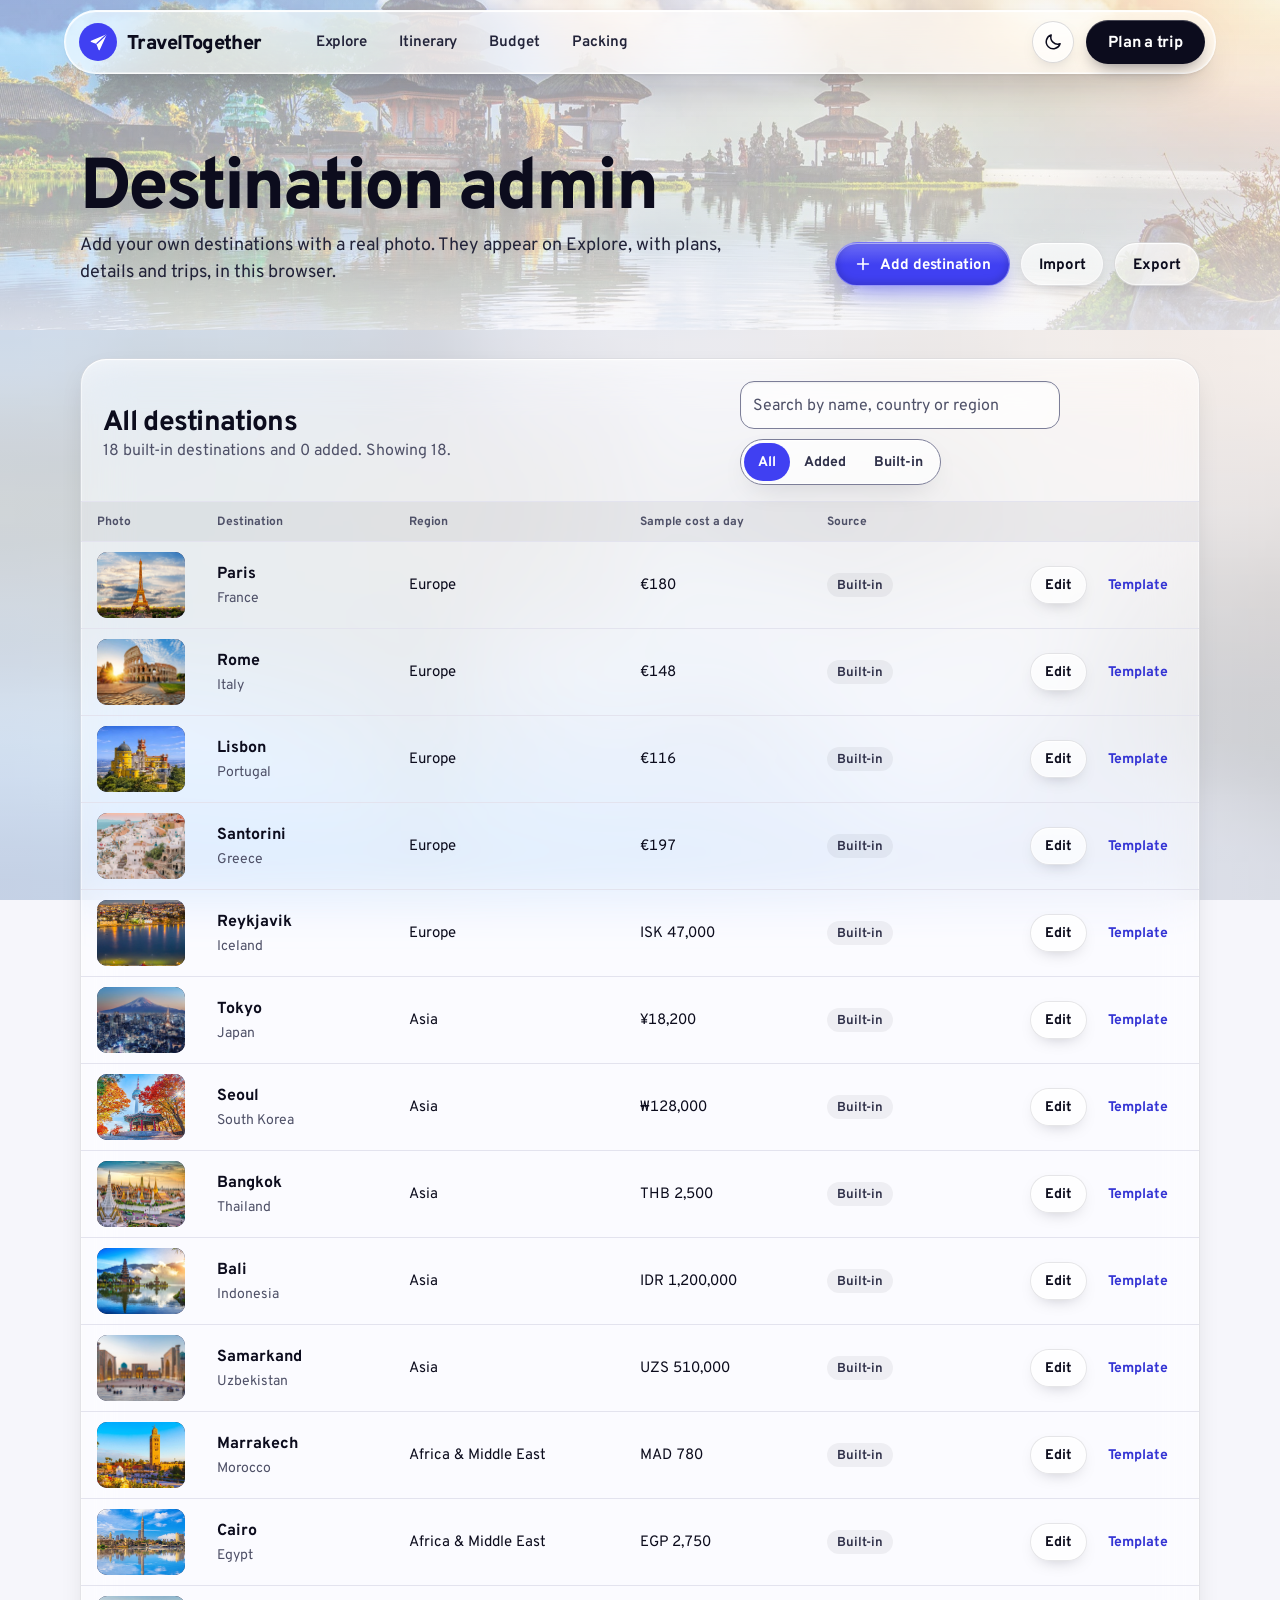
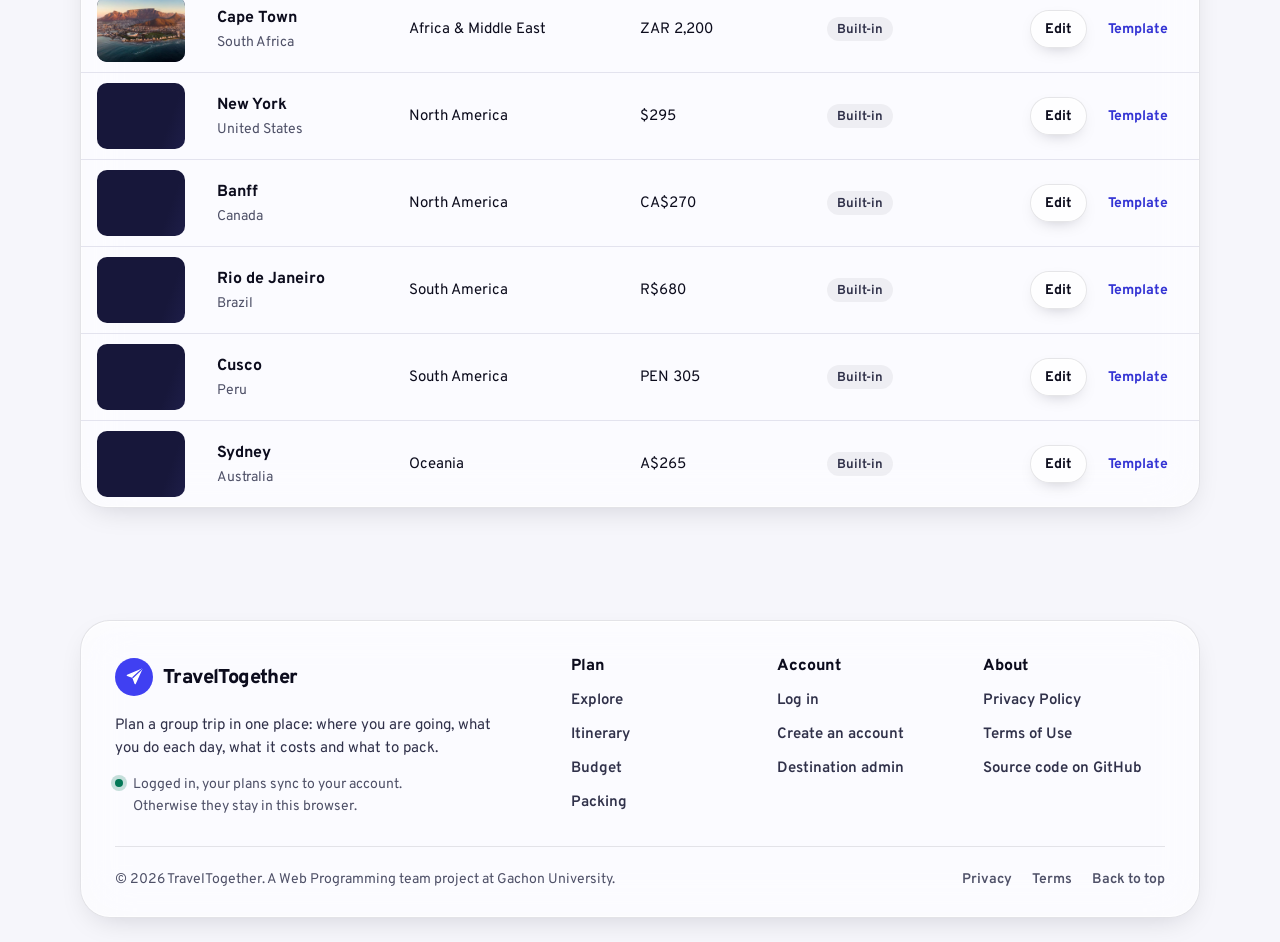
==== commit 9ea3bf18: "Account button is a round avatar (no switch-like pill); account menu follows the theme Co-Authored-B" ====
--- a/admin.html
+++ b/admin.html
@@ -9,7 +9,7 @@
     <title>Destination admin · TravelTogether</title>
     <link rel="icon" type="image/svg+xml" href="./logo.svg">
     <link rel="preload" href="./fonts/overpass.woff" as="font" type="font/woff" crossorigin>
-    <link rel="stylesheet" href="./admin.css?v=5878e22fcf">
+    <link rel="stylesheet" href="./admin.css?v=51a377970f">
     <script>(function () {
   var theme = null;
   try { theme = window.localStorage.getItem("tp:theme"); } catch (error) {}
@@ -202,6 +202,6 @@
         <p class="footer-legal"><a href="./privacy.html">Privacy</a><a href="./terms.html">Terms</a><a href="#main">Back to top</a></p>
       </div>
     </footer>
-    <script src="./admin.js?v=312389175a"></script>
+    <script src="./admin.js?v=2a245b88e2"></script>
   </body>
 </html>
--- a/admin.css
+++ b/admin.css
@@ -918,6 +918,48 @@
 .header-cta { padding: 4px 22px; }
 /* heavy display words can be wider than a phone at large text sizes: hyphenate only when a word cannot fit */
 h1, h2, h3 { overflow-wrap: anywhere; hyphens: auto; }
+
+/* ---------- account: a round profile picture, not a pill (which read as a switch) ---------- */
+.account-button {
+  display: grid; place-items: center; width: 44px; height: 44px; min-height: 0; padding: 0; gap: 0;
+  border: 0; border-radius: 50%; background: none !important; box-shadow: none; cursor: pointer;
+  -webkit-backdrop-filter: none; backdrop-filter: none;
+}
+.account-button .account-name {   /* still read out by screen readers, and the menu shows it */
+  position: absolute; width: 1px; height: 1px; overflow: hidden; clip-path: inset(50%); white-space: nowrap;
+}
+.account-avatar {
+  width: 40px; height: 40px; font-size: 0.875rem; letter-spacing: 0.02em;
+  box-shadow: 0 0 0 2px rgba(255, 255, 255, 0.55), 0 6px 16px -6px rgba(64, 64, 242, 0.8);
+  transition: box-shadow 0.2s ease, transform 0.2s cubic-bezier(0.3, 1.4, 0.5, 1);
+}
+.account-button:hover .account-avatar { box-shadow: 0 0 0 3px rgba(255, 255, 255, 0.8), 0 8px 20px -6px rgba(64, 64, 242, 0.9); }
+.account-menu[open] .account-button .account-avatar { box-shadow: 0 0 0 3px var(--teal), 0 8px 20px -6px rgba(64, 64, 242, 0.9); }
+.account-button:active .account-avatar { transform: scale(0.94); }
+:root:not([data-theme="dark"]) .account-avatar { box-shadow: 0 0 0 2px #ffffff, 0 6px 16px -6px rgba(64, 64, 242, 0.7); }
+:root:not([data-theme="dark"]) .account-button:hover .account-avatar { box-shadow: 0 0 0 3px #ffffff, 0 8px 20px -6px rgba(64, 64, 242, 0.8); }
+.account-button:focus-visible { outline: 3px solid var(--focus); outline-offset: 3px; }
+
+/* the menu follows the theme: thick glass, token colours */
+.site-header .account-panel {
+  width: 290px; padding: 10px; gap: 2px; border: 1px solid var(--glass-edge); border-radius: 24px;
+  background: var(--dialog-bg); color: var(--ink);
+  box-shadow: var(--glass-shine), 0 30px 70px -20px rgba(2, 6, 23, 0.55);
+}
+.account-head { display: flex; gap: 12px; align-items: center; padding: 8px 8px 12px; margin-bottom: 4px; border-bottom: 1px solid var(--line); }
+.account-avatar-lg { flex: none; width: 46px; height: 46px; font-size: 1rem; box-shadow: none !important; }
+.account-words { min-width: 0; }
+.site-header .account-who { color: var(--ink); font-size: 1rem; font-weight: 750; }
+.site-header .account-email { color: var(--muted); }
+.site-header .account-sync { margin: 4px 8px 6px; color: var(--ok); }
+.site-header .account-sync[data-state="saving"] { color: var(--muted); }
+.site-header .account-sync[data-state="error"] { color: var(--danger); }
+.site-header .account-item { min-height: 44px; padding: 0 12px; border-radius: 14px; color: var(--ink); }
+.site-header .account-item:hover { background: var(--surface-3); }
+.site-header .account-out { color: var(--danger); }
+.site-header .account-panel :focus-visible { outline-color: var(--focus); }
+.site-header .account-panel { width: min(340px, calc(100vw - 24px)); }
+.site-header .account-email { font-size: 0.8125rem; }
 /* ---------- photo frames: shimmer while loading, initials if no photo ---------- */
 .photo-frame { position: relative; overflow: hidden; background: linear-gradient(110deg, #17173a 30%, #26265a 50%, #17173a 70%) 0 0 / 300% 100% #17173a; animation: frame-shimmer 1.5s linear infinite; }
 .photo-frame.has-photo, .photo-frame.no-photo { animation: none; }
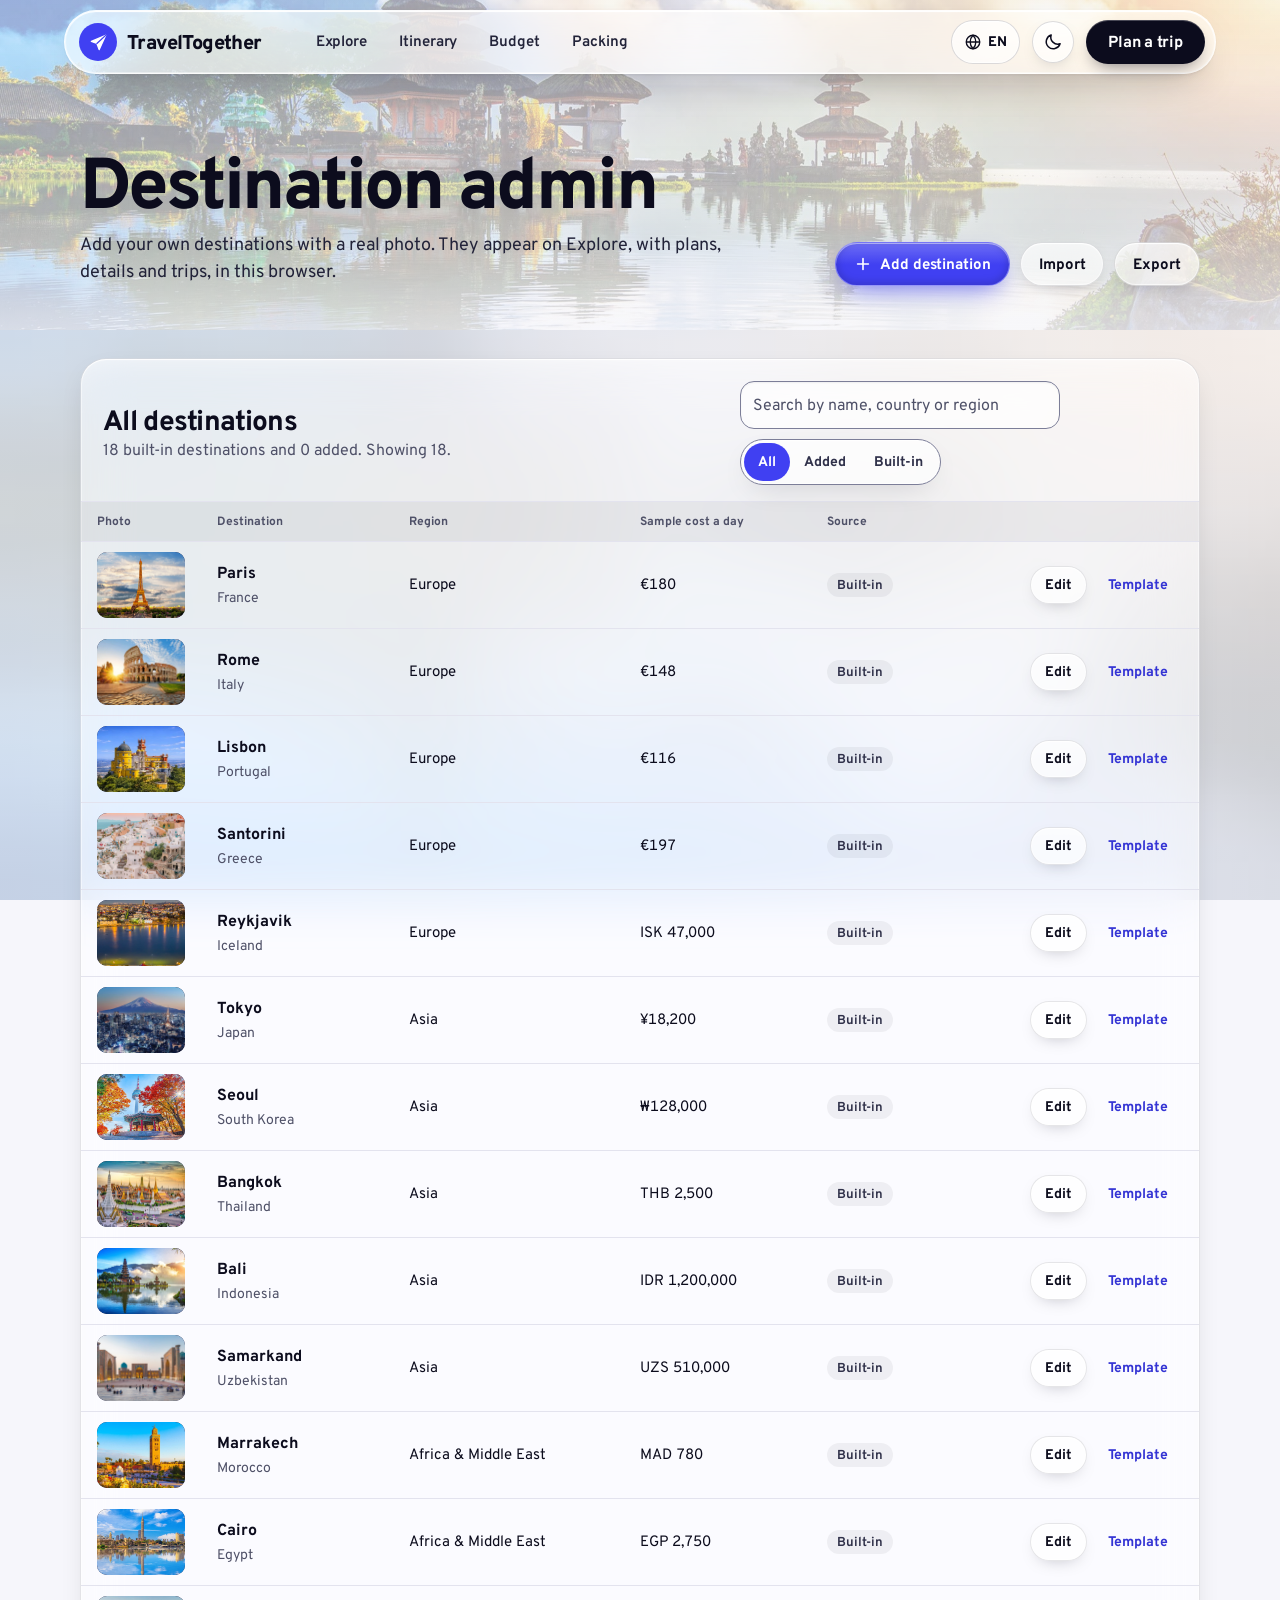
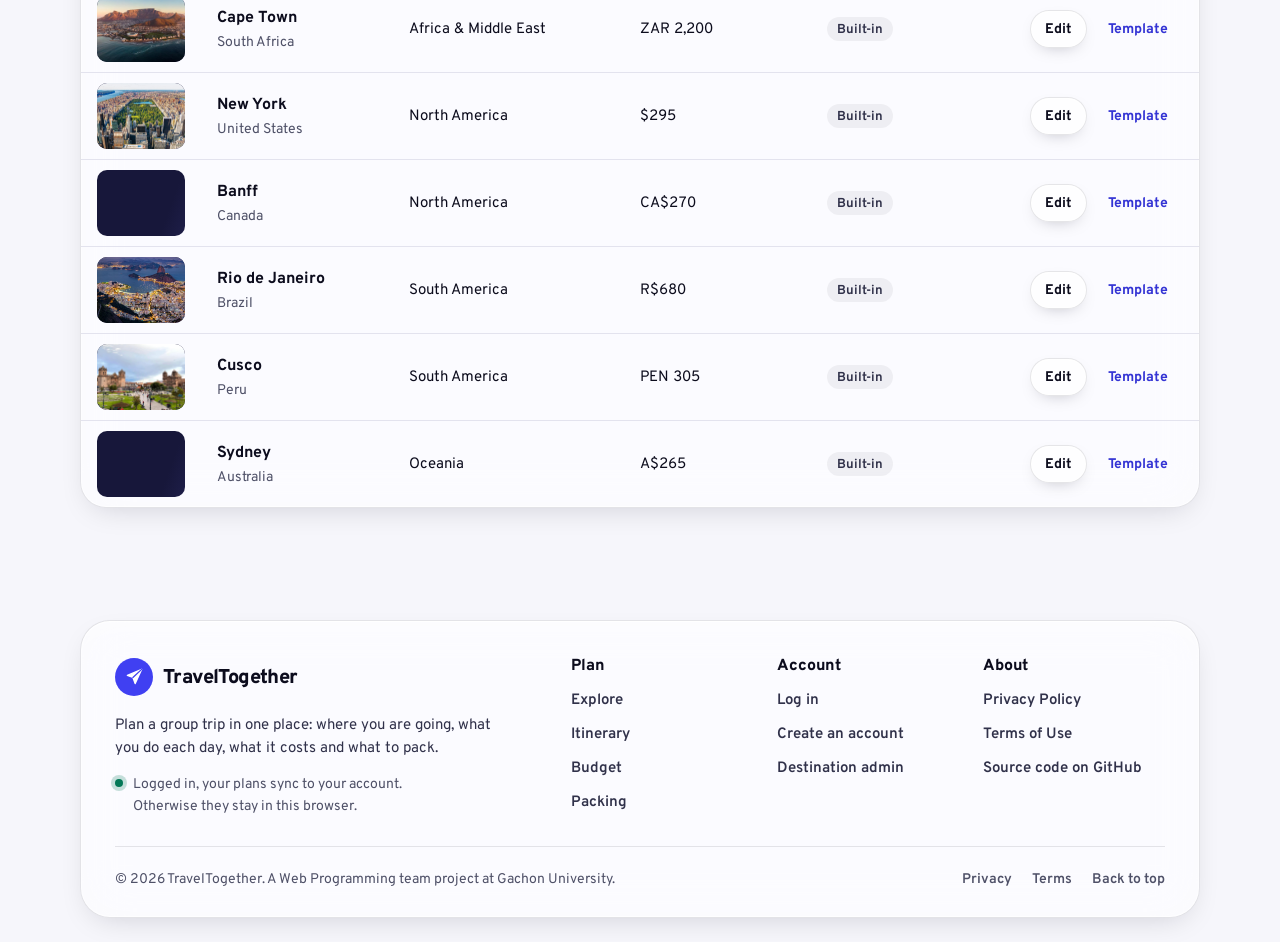
==== commit 69e4b10e: "Languages: English, Russian, Korean and Uzbek with a header switcher Every page, message, destinatio" ====
--- a/admin.html
+++ b/admin.html
@@ -9,14 +9,69 @@
     <title>Destination admin · TravelTogether</title>
     <link rel="icon" type="image/svg+xml" href="./logo.svg">
     <link rel="preload" href="./fonts/overpass.woff" as="font" type="font/woff" crossorigin>
-    <link rel="stylesheet" href="./admin.css?v=51a377970f">
+    <link rel="stylesheet" href="./admin.css?v=89dadc9aac">
     <script>(function () {
+  window.TP_I18N_VERSION = {"ru": "45b945db4b", "ko": "9fbc0c7b79", "uz": "33340f5e07"};
+  /* Some browsers ship without Uzbek date data and print "2027 M04 10". When that happens,
+     Uzbek dates are built from the English parts with Uzbek month and day names, and
+     numbers use the Uzbek separators (510 000,50). */
+  function uzbekDates() {
+    try { if (/yanvar/i.test(new Intl.DateTimeFormat("uz", { month: "long" }).format(new Date(2027, 0, 15)))) return; } catch (error) { return; }
+    var DTF = Intl.DateTimeFormat, NF = Intl.NumberFormat;
+    var M = ["yanvar", "fevral", "mart", "aprel", "may", "iyun", "iyul", "avgust", "sentabr", "oktabr", "noyabr", "dekabr"];
+    var MS = ["yan", "fev", "mar", "apr", "may", "iyn", "iyl", "avg", "sen", "okt", "noy", "dek"];
+    var W = ["yakshanba", "dushanba", "seshanba", "chorshanba", "payshanba", "juma", "shanba"];
+    var WS = ["Yak", "Dush", "Sesh", "Chor", "Pay", "Jum", "Shan"];
+    var uz = function (locales) { return /^uz/i.test(String(Array.isArray(locales) ? locales[0] : locales || "")); };
+    function UzDate(locales, options) {
+      if (!uz(locales)) return new DTF(locales, options);
+      var inner = new DTF("en-GB", Object.assign({}, options, { hourCycle: "h23" }));
+      var opt = inner.resolvedOptions();
+      var word = function (part, date) {
+        if (part.type === "month" && !/numeric|2-digit/.test(opt.month)) return Object.assign({}, part, { value: (opt.month === "long" ? M : MS)[date.getMonth()] });
+        if (part.type === "weekday") return Object.assign({}, part, { value: (opt.weekday === "long" ? W : WS)[date.getDay()] });
+        return part;
+      };
+      var join = function (parts) {
+        var out = "";
+        for (var i = 0; i < parts.length; i++) {
+          var p = parts[i], next = parts[i + 2];
+          if (p.type === "day" && parts[i + 1] && parts[i + 1].type === "literal" && next && next.type === "month" && isNaN(next.value)) { out += p.value + "-" + next.value; i += 2; continue; }
+          out += p.value;
+        }
+        return out;
+      };
+      var self = Object.create(UzDate.prototype);
+      self.formatToParts = function (date) { date = new Date(date === undefined ? Date.now() : date); return inner.formatToParts(date).map(function (p) { return word(p, date); }); };
+      self.format = function (date) { return join(self.formatToParts(date)); };
+      self.formatRangeToParts = function (a, b) { var A = new Date(a), B = new Date(b); return inner.formatRangeToParts(A, B).map(function (p) { return word(p, p.source === "endRange" ? B : A); }); };
+      self.formatRange = function (a, b) { return join(self.formatRangeToParts(a, b)); };
+      self.resolvedOptions = function () { return Object.assign({}, opt, { locale: "uz" }); };
+      return self;
+    }
+    UzDate.supportedLocalesOf = DTF.supportedLocalesOf;
+    function UzNumber(locales, options) { return new NF(uz(locales) ? "ru" : locales, options); }
+    UzNumber.supportedLocalesOf = NF.supportedLocalesOf;
+    Intl.DateTimeFormat = UzDate;
+    Intl.NumberFormat = UzNumber;
+  }
   var theme = null;
   try { theme = window.localStorage.getItem("tp:theme"); } catch (error) {}
   if (theme !== "light" && theme !== "dark") {
     theme = window.matchMedia && window.matchMedia("(prefers-color-scheme: dark)").matches ? "dark" : "light";
   }
   document.documentElement.setAttribute("data-theme", theme);
+  var lang = null;
+  try { lang = window.localStorage.getItem("tp:lang"); } catch (error) {}
+  if (lang === "ru" || lang === "ko" || lang === "uz") {
+    document.documentElement.setAttribute("data-lang", lang);
+    if (lang === "uz") uzbekDates();
+    document.documentElement.setAttribute("lang", lang === "uz" ? "uz-Latn" : lang);
+    var dict = document.createElement("script");
+    dict.src = "./i18n/" + lang + ".js?v=" + (window.TP_I18N_VERSION || {})[lang];
+    dict.async = true;
+    document.head.appendChild(dict);
+  }
   var meta = document.querySelector('meta[name="theme-color"]');
   if (meta) meta.setAttribute("content", theme === "dark" ? "#060b18" : "#f8fafc");
 })();</script>
@@ -34,11 +89,18 @@
           <a href="./packing.html">Packing</a>
         </nav>
         <div class="account" id="account" hidden></div>
+        <details class="lang-menu" id="lang-menu">
+          <summary class="lang-button" aria-label="Language" title="Language">
+            <svg viewBox="0 0 24 24" aria-hidden="true" focusable="false"><circle cx="12" cy="12" r="9"/><path d="M3 12h18M12 3c2.5 2.6 3.8 5.6 3.8 9s-1.3 6.4-3.8 9c-2.5-2.6-3.8-5.6-3.8-9S9.5 5.6 12 3z"/></svg>
+            <span class="lang-current" translate="no">EN</span>
+          </summary>
+          <div class="lang-list" role="group" aria-label="Language"></div>
+        </details>
         <button class="theme-toggle" id="theme-toggle" type="button" aria-label="Switch theme" title="Switch theme">
           <svg class="icon-moon" viewBox="0 0 24 24" aria-hidden="true" focusable="false"><path d="M20.5 14.2A8.5 8.5 0 0 1 9.8 3.5a8.5 8.5 0 1 0 10.7 10.7z"/></svg>
           <svg class="icon-sun" viewBox="0 0 24 24" aria-hidden="true" focusable="false"><circle cx="12" cy="12" r="4.2"/><path d="M12 2.5v2.2M12 19.3v2.2M2.5 12h2.2M19.3 12h2.2M5.3 5.3l1.6 1.6M17.1 17.1l1.6 1.6M18.7 5.3l-1.6 1.6M6.9 17.1l-1.6 1.6"/></svg>
         </button>
-        <a class="header-cta" href="./index.html#trip-form">Plan a trip</a>
+        <a class="header-cta" href="./index.html#trip-form" data-i18n="header: Plan a trip">Plan a trip</a>
       </div>
     </header>
     <main id="main" class="page-shell" tabindex="-1">
@@ -202,6 +264,6 @@
         <p class="footer-legal"><a href="./privacy.html">Privacy</a><a href="./terms.html">Terms</a><a href="#main">Back to top</a></p>
       </div>
     </footer>
-    <script src="./admin.js?v=2a245b88e2"></script>
+    <script src="./admin.js?v=8c0f3a900d"></script>
   </body>
 </html>
--- a/admin.css
+++ b/admin.css
@@ -894,6 +894,11 @@
   font-weight: 100 900; font-style: normal; font-display: swap;
   ascent-override: 96%; descent-override: 26%; line-gap-override: 0%;   /* centres capitals inside pills and buttons */
 }
+@font-face {   /* Russian: downloaded only when Cyrillic letters are on the page */
+  font-family: "Overpass"; src: url("./fonts/overpass-cyrillic.woff") format("woff");
+  font-weight: 100 900; font-style: normal; font-display: swap; unicode-range: U+0400-052F, U+2116;
+  ascent-override: 96%; descent-override: 26%; line-gap-override: 0%;
+}
 :root {
   --font: "Overpass", system-ui, -apple-system, "Segoe UI", Roboto, sans-serif;
   --serif: var(--font);
@@ -960,6 +965,59 @@
 .site-header .account-panel :focus-visible { outline-color: var(--focus); }
 .site-header .account-panel { width: min(340px, calc(100vw - 24px)); }
 .site-header .account-email { font-size: 0.8125rem; }
+
+/* ---------- language menu ---------- */
+.lang-menu { position: relative; }
+.lang-button {
+  display: inline-flex; align-items: center; gap: 6px; min-height: 44px; padding: 0 12px; border-radius: 999px; cursor: pointer;
+  border: 1px solid var(--glass-edge); background-color: var(--surface); color: var(--ink); font-size: 0.875rem; font-weight: 750;
+  box-shadow: var(--glass-shine); list-style: none; user-select: none;
+  -webkit-backdrop-filter: var(--glass-blur); backdrop-filter: var(--glass-blur);
+}
+.lang-button::-webkit-details-marker { display: none; }
+.lang-button svg { width: 18px; height: 18px; fill: none; stroke: currentColor; stroke-width: 1.8; }
+.lang-button:hover { background-color: var(--surface-3); }
+.lang-menu[open] .lang-button { border-color: var(--teal); }
+.lang-list {
+  position: absolute; right: 0; top: calc(100% + 10px); z-index: 60; display: grid; gap: 2px; width: 210px; padding: 8px;
+  border: 1px solid var(--glass-edge); border-radius: 22px; background: var(--dialog-bg); color: var(--ink);
+  -webkit-backdrop-filter: blur(30px) saturate(180%); backdrop-filter: blur(30px) saturate(180%);
+  box-shadow: var(--glass-shine), 0 30px 70px -20px rgba(2, 6, 23, 0.55);
+}
+.lang-item {
+  display: flex; align-items: center; justify-content: space-between; gap: 12px; min-height: 44px; padding: 0 12px;
+  border: 0; border-radius: 14px; background: none; color: var(--ink); font: inherit; font-weight: 650; text-align: left; cursor: pointer;
+}
+.lang-item:hover { background: var(--surface-3); }
+.lang-item[aria-current="true"] { background: var(--teal-soft); color: var(--teal-ink); }
+.lang-code { color: var(--muted); font-size: 0.8125rem; font-weight: 700; }
+.lang-item[aria-current="true"] .lang-code { color: inherit; }
+:root:not([data-theme="dark"]) .site-header .lang-button { border-color: rgba(12, 12, 29, 0.14); }
+:root:not([data-theme="dark"]) .site-header .lang-button:hover { background-color: rgba(255, 255, 255, 0.85); }
+@media (max-width: 520px) { .lang-current { display: none; } .lang-button { width: 44px; padding: 0; justify-content: center; } }
+
+/* other languages: keep the page hidden for the moment it takes to swap the words in (never longer than 2.5 s) */
+html[data-lang]:not(.i18n-ready) body { opacity: 0; }
+html.i18n-ready body { transition: opacity 0.15s ease; }
+
+/* Korean: no negative tracking on Hangul, keep words whole, a little more line height */
+:root[lang="ko"] { --font: "Overpass", "Apple SD Gothic Neo", "Malgun Gothic", "Noto Sans KR", system-ui, sans-serif; word-break: keep-all; }
+:root[lang="ko"] :is(h1, h2, h3, .hero h1) { letter-spacing: -0.01em; line-height: 1.15; }
+:root[lang="ko"] .hero h1 { max-width: 11ch; }
+:root[lang="ru"] .hero h1, :root[lang="uz-Latn"] .hero h1 { max-width: 11ch; }
+
+/* the language button sits on the right with the theme switch */
+.header-inner .lang-menu { margin-left: auto; }
+.account:not([hidden]) ~ .lang-menu { margin-left: 0; }
+.lang-menu ~ .theme-toggle { margin-left: 0; }
+/* footer columns wrap to fit long words (Russian and Uzbek labels, large text) */
+.footer-links { grid-template-columns: repeat(auto-fit, minmax(min(100%, 10rem), 1fr)); }
+.site-footer a { overflow-wrap: anywhere; }
+
+/* translated pages: long words (Russian and Uzbek, or large text) wrap instead of pushing the page wider */
+:root[data-lang] :is(p, li, dd, dt, h1, h2, h3, h4, label, legend, td, th, button, a, span, strong, summary, option) { overflow-wrap: anywhere; }
+:root[data-lang] :is(.legal-body, .legal-services div, .panel, .stat, .field, .expense-main, .item-main) { min-width: 0; }
+:root[lang="ru"] :is(p, li, dd), :root[lang="uz-Latn"] :is(p, li, dd) { hyphens: auto; }
 /* ---------- photo frames: shimmer while loading, initials if no photo ---------- */
 .photo-frame { position: relative; overflow: hidden; background: linear-gradient(110deg, #17173a 30%, #26265a 50%, #17173a 70%) 0 0 / 300% 100% #17173a; animation: frame-shimmer 1.5s linear infinite; }
 .photo-frame.has-photo, .photo-frame.no-photo { animation: none; }
